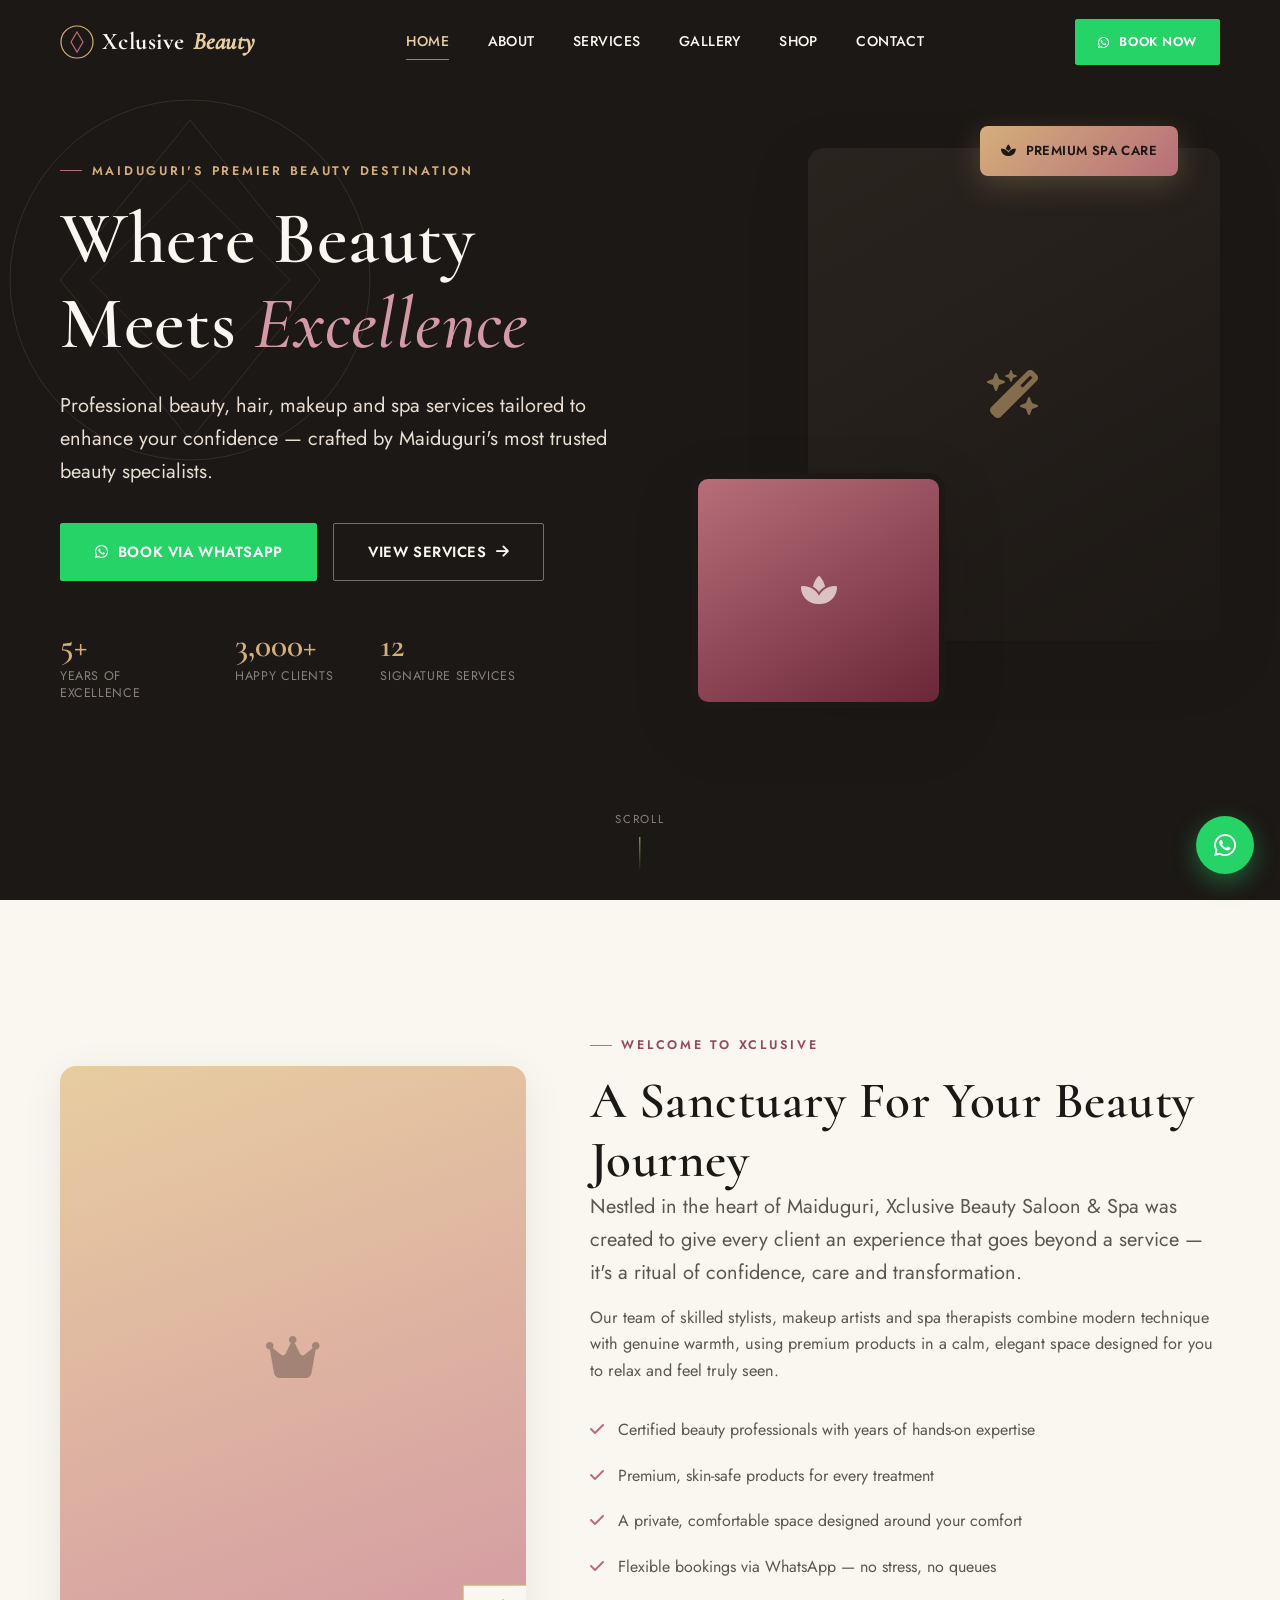
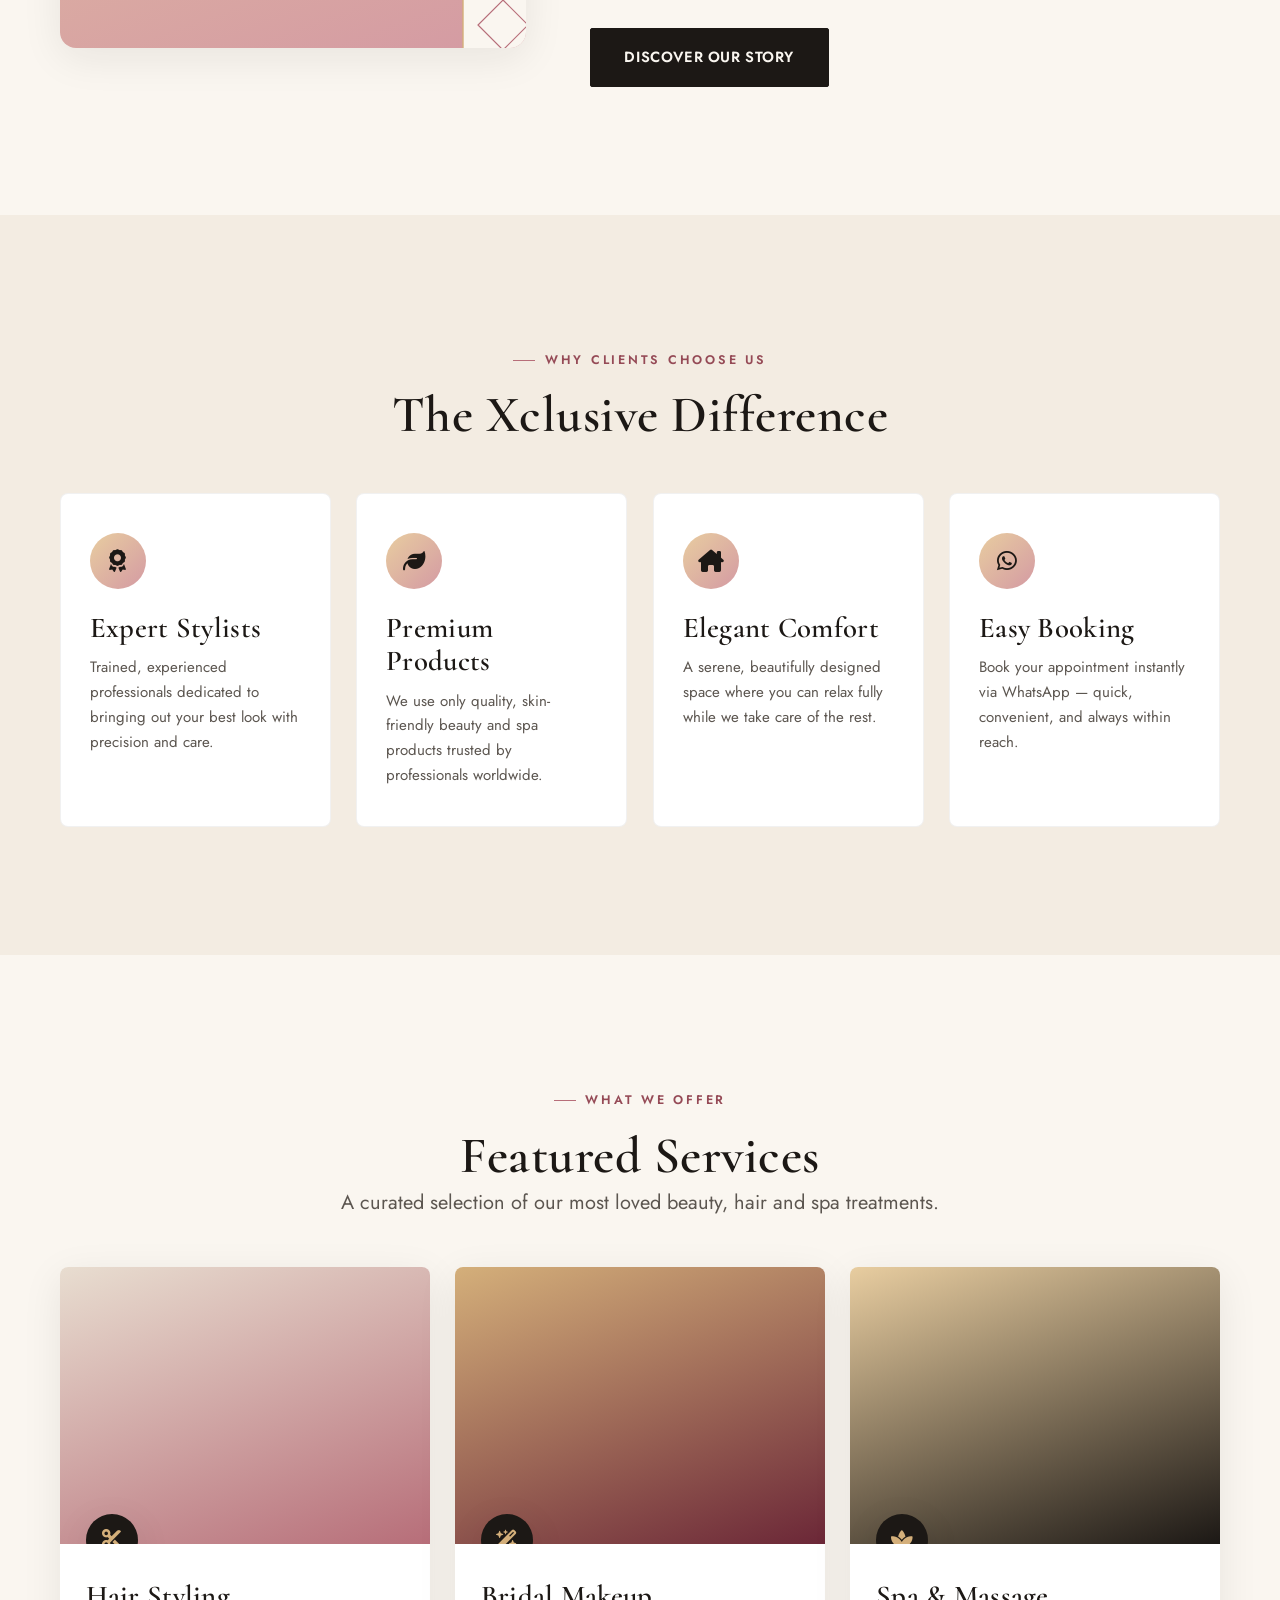
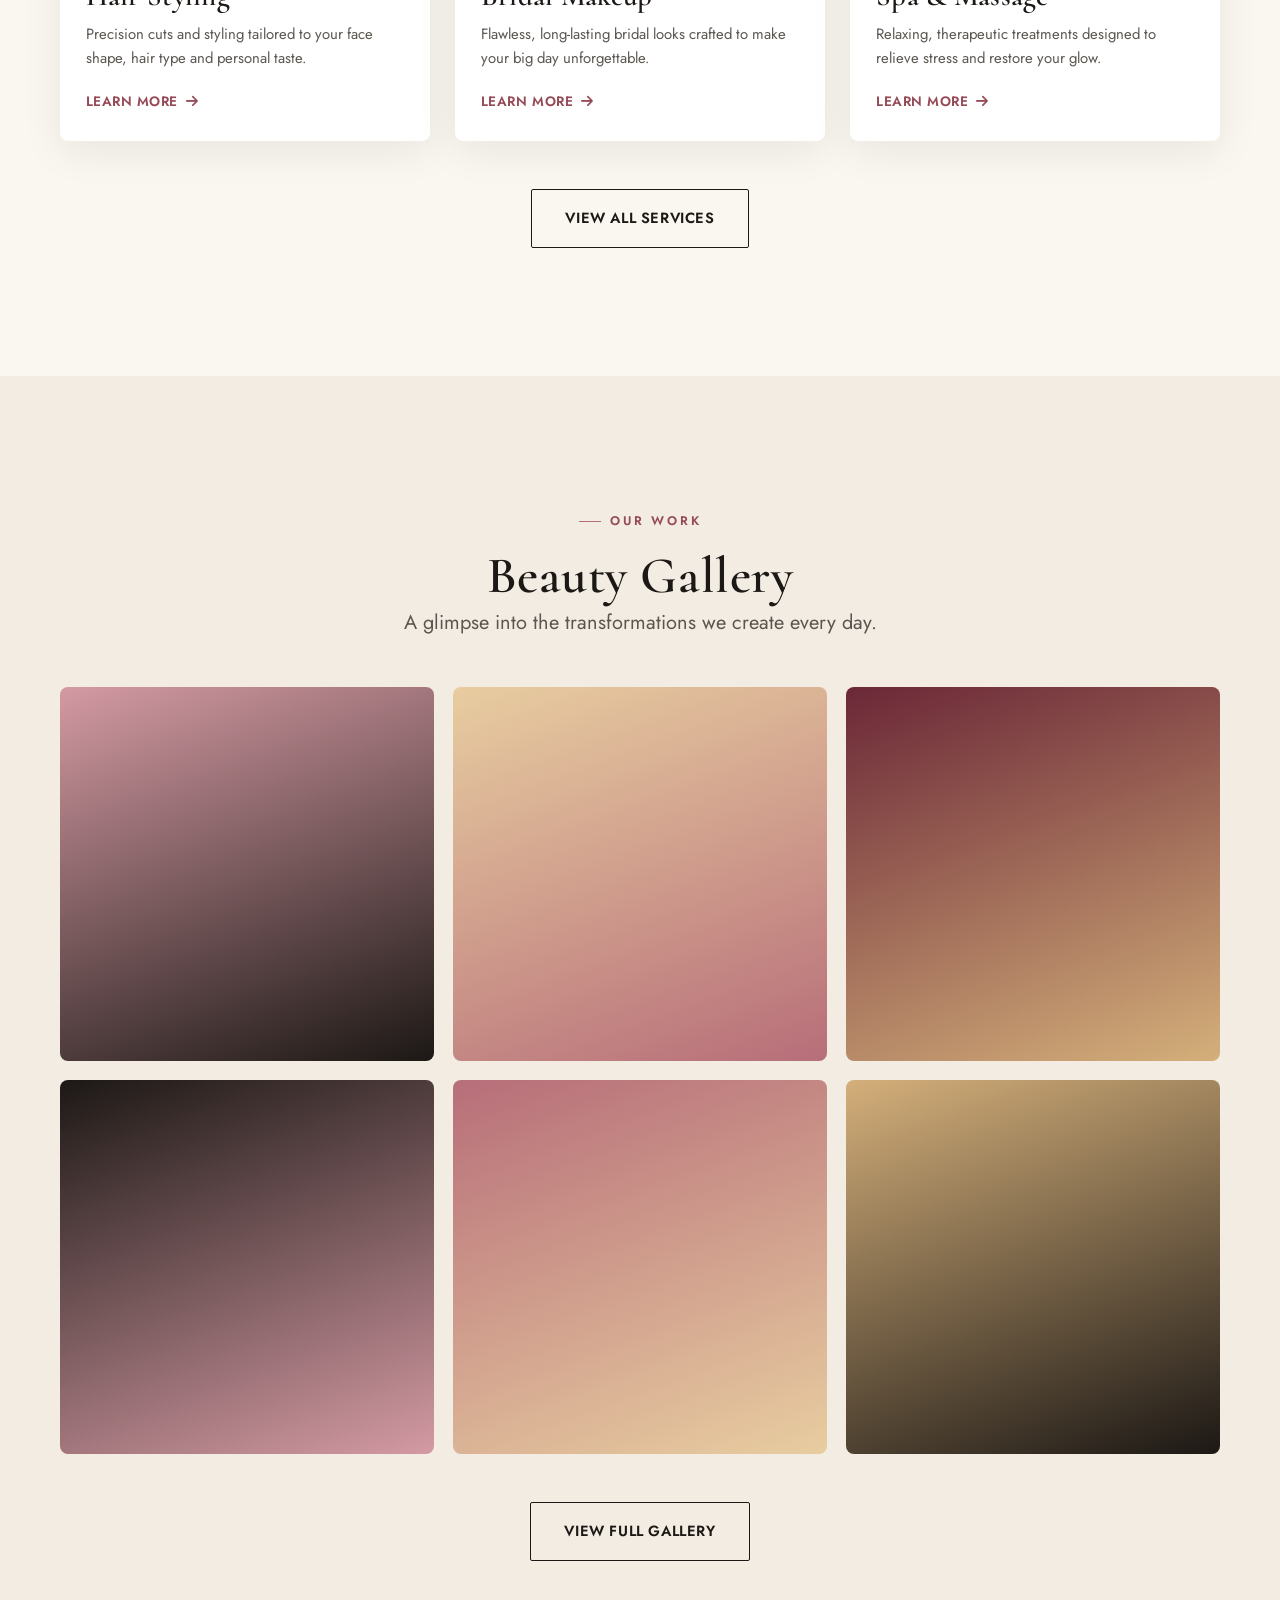
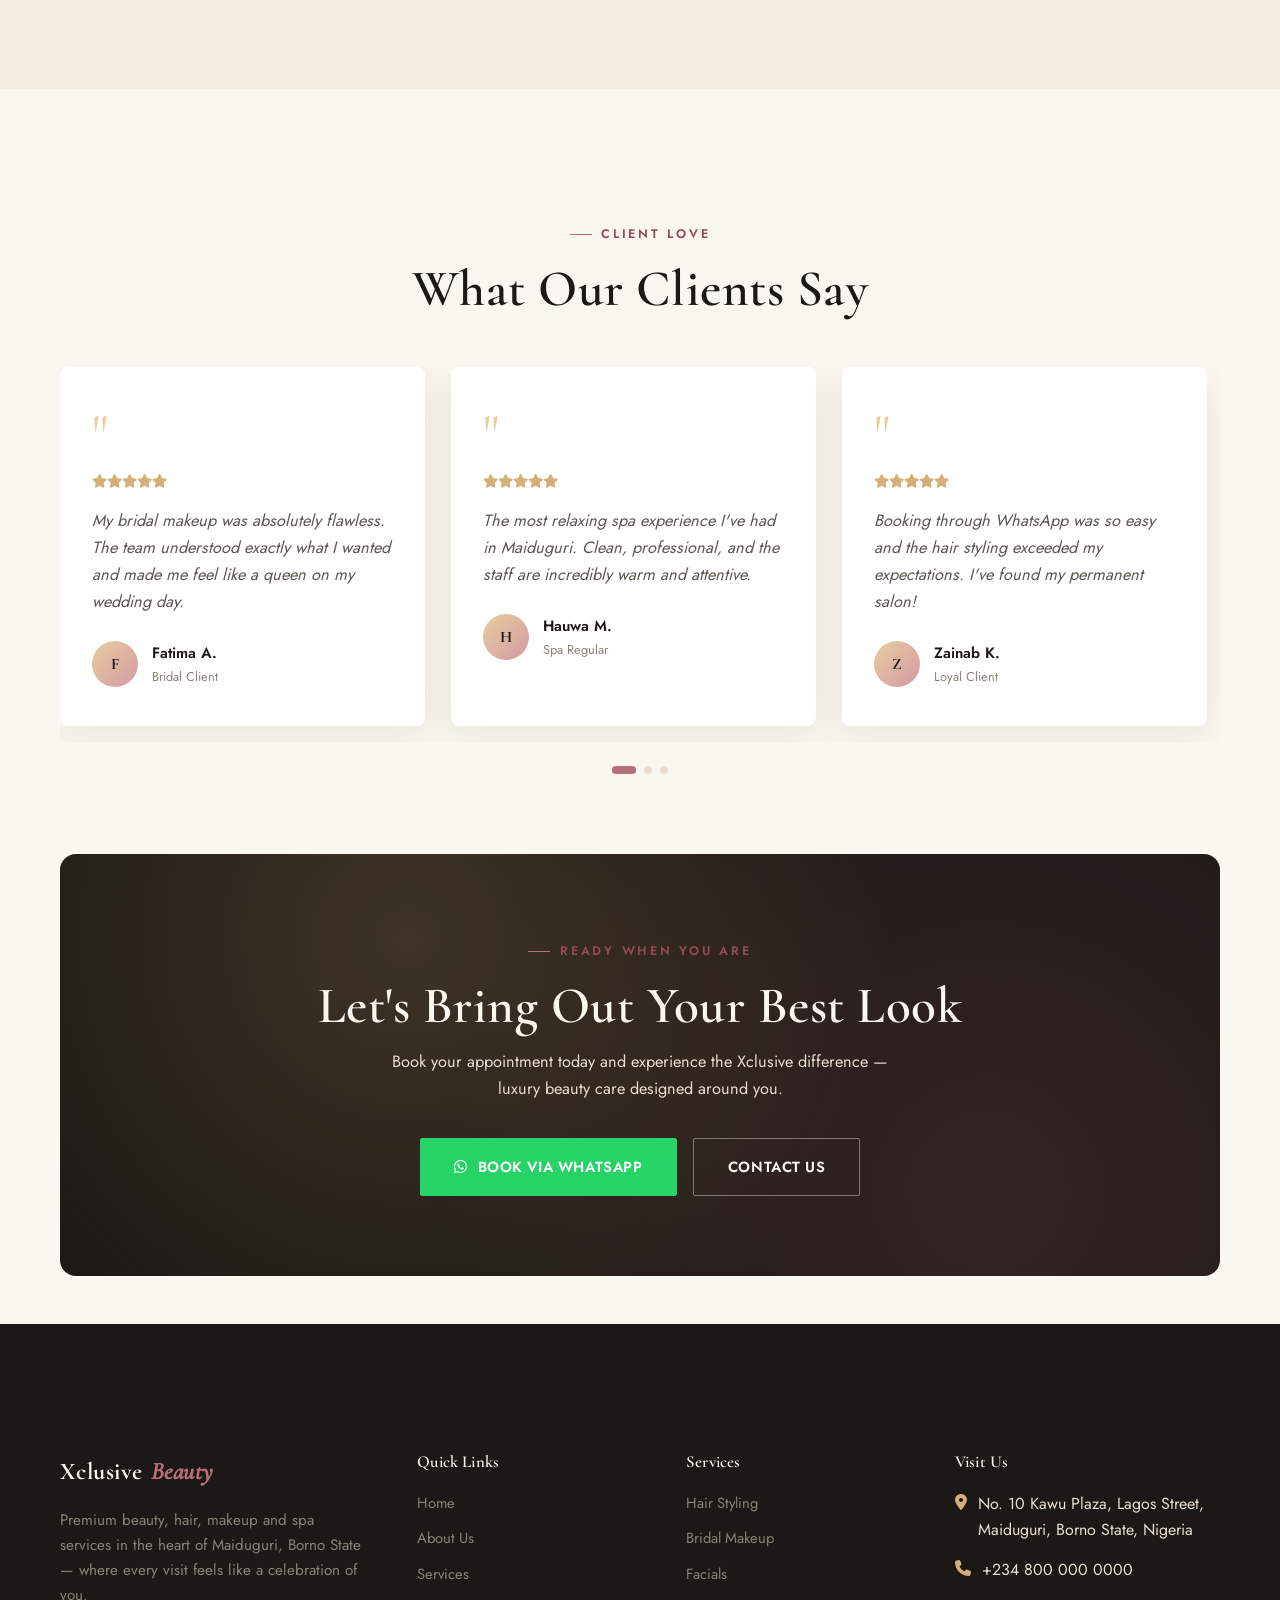
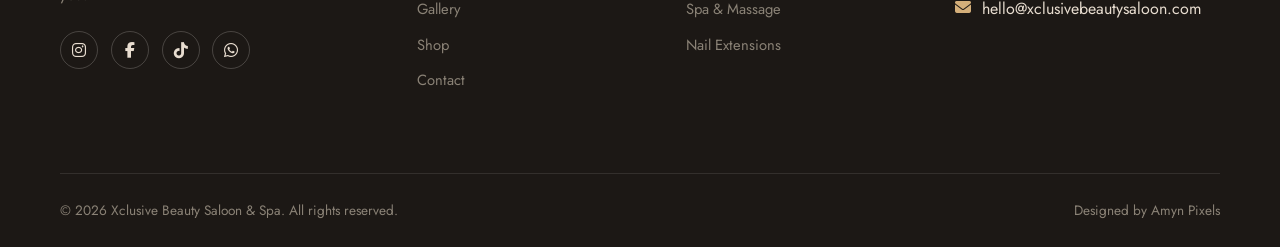
==== index.html @ 2d0c9a49 "Add files via upload" ====
<!DOCTYPE html>
<html lang="en" class="no-js">
<head>
  <meta charset="UTF-8">
  <meta name="viewport" content="width=device-width, initial-scale=1.0">
  <title>Xclusive Beauty Saloon & Spa | Best Beauty Salon in Maiduguri</title>
  <meta name="description" content="Xclusive Beauty Saloon & Spa in Maiduguri, Borno State offers premium hair styling, makeup, bridal beauty, facials, massage, nails and spa treatments. Book your appointment via WhatsApp today.">
  <meta name="keywords" content="Beauty Salon Maiduguri, Spa Maiduguri, Hair Salon Maiduguri, Makeup Artist Maiduguri, Best Salon in Maiduguri">
  <link rel="canonical" href="https://xclusivebeautysaloon.com/">

  <!-- Open Graph -->
  <meta property="og:type" content="website">
  <meta property="og:title" content="Xclusive Beauty Saloon & Spa | Where Beauty Meets Excellence">
  <meta property="og:description" content="Premium beauty, hair, makeup and spa services in Maiduguri, Borno State. Book via WhatsApp.">
  <meta property="og:url" content="https://xclusivebeautysaloon.com/">
  <meta property="og:image" content="https://xclusivebeautysaloon.com/assets/images/og-cover.jpg">
  <meta name="twitter:card" content="summary_large_image">

  <link rel="icon" type="image/png" href="assets/images/favicon.png">
  <link rel="stylesheet" href="assets/css/style.css">
  <link rel="stylesheet" href="assets/fontawesome/css/all.min.css">

  <script type="application/ld+json">
  {
    "@context": "https://schema.org",
    "@type": "BeautySalon",
    "name": "Xclusive Beauty Saloon & Spa",
    "image": "https://xclusivebeautysaloon.com/assets/images/og-cover.jpg",
    "address": {
      "@type": "PostalAddress",
      "streetAddress": "No. 10 Kawu Plaza, Lagos Street",
      "addressLocality": "Maiduguri",
      "addressRegion": "Borno State",
      "addressCountry": "NG"
    },
    "telephone": "+234-800-000-0000",
    "priceRange": "$$",
    "url": "https://xclusivebeautysaloon.com/"
  }
  </script>
<noscript><style>.reveal{opacity:1!important;transform:none!important;}.mobile-menu,.menu-backdrop,.nav-toggle{display:none!important;}.nav-menu{display:flex!important;}</style></noscript>
</head>
<body>
  <a href="#main" class="skip-link">Skip to main content</a>

  <!-- ===================== HEADER ===================== -->
  <header class="site-header" id="siteHeader">
    <div class="container nav-wrap">
      <a href="index.html" class="logo">
        <span class="logo-mark">
          <svg width="34" height="34" viewBox="0 0 34 34" fill="none">
            <circle cx="17" cy="17" r="16" stroke="#D4AF7A" stroke-width="1.2"/>
            <path d="M17 7 L23 17 L17 27 L11 17 Z" stroke="#B76E79" stroke-width="1.2" fill="none"/>
          </svg>
        </span>
        <span>Xclusive</span> <span class="accent">Beauty</span>
      </a>

      <nav class="nav-menu" aria-label="Primary">
        <a href="index.html">Home</a>
        <a href="about.html">About</a>
        <a href="services.html">Services</a>
        <a href="gallery.html">Gallery</a>
        <a href="shop.html">Shop</a>
        <a href="contact.html">Contact</a>
      </nav>

      <div class="nav-actions">
        <a href="#" class="btn btn-whatsapp btn-sm" data-wa-book="">
          <i class="fa-brands fa-whatsapp"></i> Book Now
        </a>
        <button class="nav-toggle" aria-label="Open menu" aria-expanded="false">
          <span></span><span></span><span></span>
        </button>
      </div>
    </div>
  </header>

  <div class="menu-backdrop"></div>
  <nav class="mobile-menu" aria-label="Mobile">
    <a href="index.html">Home</a>
    <a href="about.html">About</a>
    <a href="services.html">Services</a>
    <a href="gallery.html">Gallery</a>
    <a href="shop.html">Shop</a>
    <a href="contact.html">Contact</a>
    <div class="mobile-cta">
      <a href="#" class="btn btn-whatsapp btn-block" data-wa-book="">
        <i class="fa-brands fa-whatsapp"></i> Book Via WhatsApp
      </a>
    </div>
  </nav>

  <main id="main">
    <!-- ===================== HERO ===================== -->
    <section class="hero">
      <svg class="hero-deco" viewBox="0 0 380 380" fill="none">
        <circle cx="190" cy="190" r="180" stroke="#D4AF7A" stroke-width="0.6"/>
        <path d="M190 30 L320 190 L190 350 L60 190 Z" stroke="#D4AF7A" stroke-width="0.6"/>
        <path d="M190 90 L290 190 L190 290 L90 190 Z" stroke="#B76E79" stroke-width="0.6"/>
      </svg>

      <div class="container">
        <div class="hero-grid">
          <div class="hero-content">
            <span class="eyebrow">Maiduguri's Premier Beauty Destination</span>
            <h1>Where Beauty<br>Meets <em>Excellence</em></h1>
            <p class="lede">Professional beauty, hair, makeup and spa services tailored to enhance your confidence — crafted by Maiduguri's most trusted beauty specialists.</p>

            <div class="hero-actions">
              <a href="#" class="btn btn-whatsapp" data-wa-book="">
                <i class="fa-brands fa-whatsapp"></i> Book Via WhatsApp
              </a>
              <a href="services.html" class="btn btn-outline on-dark">
                View Services <i class="fa-solid fa-arrow-right"></i>
              </a>
            </div>

            <div class="hero-stats">
              <div class="hero-stat">
                <div class="num">5+</div>
                <div class="label">Years of Excellence</div>
              </div>
              <div class="hero-stat">
                <div class="num">3,000+</div>
                <div class="label">Happy Clients</div>
              </div>
              <div class="hero-stat">
                <div class="num">12</div>
                <div class="label">Signature Services</div>
              </div>
            </div>
          </div>

          <div class="hero-visual">
            <div class="hero-badge">
              <i class="fa-solid fa-spa"></i> Premium Spa Care
            </div>
            <div class="hero-frame main">
              <div style="width:100%;height:100%;background:linear-gradient(150deg,#2A241F,#1C1815);display:flex;align-items:center;justify-content:center;">
                <i class="fa-solid fa-wand-magic-sparkles" style="font-size:3rem;color:#D4AF7A;opacity:0.55;"></i>
              </div>
            </div>
            <div class="hero-frame float">
              <div style="width:100%;height:100%;background:linear-gradient(150deg,#B76E79,#6B2737);display:flex;align-items:center;justify-content:center;">
                <i class="fa-solid fa-spa" style="font-size:2rem;color:#FAF6F0;opacity:0.7;"></i>
              </div>
            </div>
          </div>
        </div>
      </div>

      <div class="scroll-cue"><span>Scroll</span><div class="line"></div></div>
    </section>

    <!-- ===================== WELCOME ===================== -->
    <section>
      <div class="container welcome-section">
        <div class="welcome-visual reveal">
          <div style="width:100%;height:100%;background:linear-gradient(160deg,#E8CDA0,#D49AA3);display:flex;align-items:center;justify-content:center;">
            <i class="fa-solid fa-crown" style="font-size:3rem;color:#1C1815;opacity:0.3;"></i>
          </div>
          <svg class="ornament-corner" viewBox="0 0 90 90" fill="none">
            <rect x="5" y="5" width="80" height="80" stroke="#D4AF7A" stroke-width="1.4" fill="#FAF6F0"/>
            <path d="M45 20 L70 45 L45 70 L20 45 Z" stroke="#B76E79" stroke-width="1.2"/>
          </svg>
        </div>

        <div class="welcome-content reveal reveal-delay-1">
          <span class="eyebrow">Welcome To Xclusive</span>
          <h2>A Sanctuary For Your Beauty Journey</h2>
          <p class="lede">Nestled in the heart of Maiduguri, Xclusive Beauty Saloon & Spa was created to give every client an experience that goes beyond a service — it's a ritual of confidence, care and transformation.</p>
          <p style="margin-top:1rem;">Our team of skilled stylists, makeup artists and spa therapists combine modern technique with genuine warmth, using premium products in a calm, elegant space designed for you to relax and feel truly seen.</p>

          <ul class="welcome-list">
            <li><i class="fa-solid fa-check"></i> Certified beauty professionals with years of hands-on expertise</li>
            <li><i class="fa-solid fa-check"></i> Premium, skin-safe products for every treatment</li>
            <li><i class="fa-solid fa-check"></i> A private, comfortable space designed around your comfort</li>
            <li><i class="fa-solid fa-check"></i> Flexible bookings via WhatsApp — no stress, no queues</li>
          </ul>

          <a href="about.html" class="btn btn-primary mt-lg">Discover Our Story</a>
        </div>
      </div>
    </section>

    <!-- ===================== WHY CHOOSE US ===================== -->
    <section class="bg-cream-dim">
      <div class="container">
        <div class="section-head center reveal">
          <span class="eyebrow" style="justify-content:center;">Why Clients Choose Us</span>
          <h2>The Xclusive Difference</h2>
        </div>

        <div class="why-grid">
          <div class="why-card reveal">
            <div class="why-icon"><i class="fa-solid fa-award"></i></div>
            <h3>Expert Stylists</h3>
            <p>Trained, experienced professionals dedicated to bringing out your best look with precision and care.</p>
          </div>
          <div class="why-card reveal reveal-delay-1">
            <div class="why-icon"><i class="fa-solid fa-leaf"></i></div>
            <h3>Premium Products</h3>
            <p>We use only quality, skin-friendly beauty and spa products trusted by professionals worldwide.</p>
          </div>
          <div class="why-card reveal reveal-delay-2">
            <div class="why-icon"><i class="fa-solid fa-house-chimney"></i></div>
            <h3>Elegant Comfort</h3>
            <p>A serene, beautifully designed space where you can relax fully while we take care of the rest.</p>
          </div>
          <div class="why-card reveal reveal-delay-3">
            <div class="why-icon"><i class="fa-brands fa-whatsapp"></i></div>
            <h3>Easy Booking</h3>
            <p>Book your appointment instantly via WhatsApp — quick, convenient, and always within reach.</p>
          </div>
        </div>
      </div>
    </section>

    <!-- ===================== FEATURED SERVICES ===================== -->
    <section>
      <div class="container">
        <div class="section-head center reveal">
          <span class="eyebrow" style="justify-content:center;">What We Offer</span>
          <h2>Featured Services</h2>
          <p class="lede" style="margin:0 auto;">A curated selection of our most loved beauty, hair and spa treatments.</p>
        </div>

        <div class="service-grid">
          <article class="service-card reveal">
            <div class="service-media">
              <div style="width:100%;height:100%;background:linear-gradient(160deg,#E8DDD0,#B76E79);"></div>
              <div class="service-icon-badge"><i class="fa-solid fa-scissors"></i></div>
            </div>
            <div class="service-body">
              <h3>Hair Styling</h3>
              <p>Precision cuts and styling tailored to your face shape, hair type and personal taste.</p>
              <a href="services.html#hair-styling" class="service-link">Learn More <i class="fa-solid fa-arrow-right"></i></a>
            </div>
          </article>

          <article class="service-card reveal reveal-delay-1">
            <div class="service-media">
              <div style="width:100%;height:100%;background:linear-gradient(160deg,#D4AF7A,#6B2737);"></div>
              <div class="service-icon-badge"><i class="fa-solid fa-wand-magic-sparkles"></i></div>
            </div>
            <div class="service-body">
              <h3>Bridal Makeup</h3>
              <p>Flawless, long-lasting bridal looks crafted to make your big day unforgettable.</p>
              <a href="services.html#bridal-makeup" class="service-link">Learn More <i class="fa-solid fa-arrow-right"></i></a>
            </div>
          </article>

          <article class="service-card reveal reveal-delay-2">
            <div class="service-media">
              <div style="width:100%;height:100%;background:linear-gradient(160deg,#E8CDA0,#1C1815);"></div>
              <div class="service-icon-badge"><i class="fa-solid fa-spa"></i></div>
            </div>
            <div class="service-body">
              <h3>Spa & Massage</h3>
              <p>Relaxing, therapeutic treatments designed to relieve stress and restore your glow.</p>
              <a href="services.html#spa-massage" class="service-link">Learn More <i class="fa-solid fa-arrow-right"></i></a>
            </div>
          </article>
        </div>

        <div class="text-center mt-lg">
          <a href="services.html" class="btn btn-outline">View All Services</a>
        </div>
      </div>
    </section>

    <!-- ===================== GALLERY PREVIEW ===================== -->
    <section class="bg-cream-dim">
      <div class="container">
        <div class="section-head center reveal">
          <span class="eyebrow" style="justify-content:center;">Our Work</span>
          <h2>Beauty Gallery</h2>
          <p class="lede" style="margin:0 auto;">A glimpse into the transformations we create every day.</p>
        </div>

        <div class="gallery-grid reveal">
          <div class="gallery-item">
            <div style="width:100%;height:100%;background:linear-gradient(160deg,#D49AA3,#1C1815);"></div>
            <div class="gallery-overlay"><span class="cat">Hairstyles</span><span class="ttl">Soft Curls</span></div>
          </div>
          <div class="gallery-item">
            <div style="width:100%;height:100%;background:linear-gradient(160deg,#E8CDA0,#B76E79);"></div>
            <div class="gallery-overlay"><span class="cat">Makeup</span><span class="ttl">Glam Glow</span></div>
          </div>
          <div class="gallery-item">
            <div style="width:100%;height:100%;background:linear-gradient(160deg,#6B2737,#D4AF7A);"></div>
            <div class="gallery-overlay"><span class="cat">Bridal</span><span class="ttl">Bridal Elegance</span></div>
          </div>
          <div class="gallery-item">
            <div style="width:100%;height:100%;background:linear-gradient(160deg,#1C1815,#D49AA3);"></div>
            <div class="gallery-overlay"><span class="cat">Nails</span><span class="ttl">Rose Tips</span></div>
          </div>
          <div class="gallery-item">
            <div style="width:100%;height:100%;background:linear-gradient(160deg,#B76E79,#E8CDA0);"></div>
            <div class="gallery-overlay"><span class="cat">Spa</span><span class="ttl">Calm Ritual</span></div>
          </div>
          <div class="gallery-item">
            <div style="width:100%;height:100%;background:linear-gradient(160deg,#D4AF7A,#1C1815);"></div>
            <div class="gallery-overlay"><span class="cat">Hairstyles</span><span class="ttl">Sleek Waves</span></div>
          </div>
        </div>

        <div class="text-center mt-lg">
          <a href="gallery.html" class="btn btn-outline">View Full Gallery</a>
        </div>
      </div>
    </section>

    <!-- ===================== TESTIMONIALS ===================== -->
    <section style="padding-bottom: 2rem;">
      <div class="container">
        <div class="section-head center reveal">
          <span class="eyebrow" style="justify-content:center;">Client Love</span>
          <h2>What Our Clients Say</h2>
        </div>

        <div class="testimonial-track reveal">
          <div class="testimonial-card">
            <div class="quote-mark">"</div>
            <div class="stars"><i class="fa-solid fa-star"></i><i class="fa-solid fa-star"></i><i class="fa-solid fa-star"></i><i class="fa-solid fa-star"></i><i class="fa-solid fa-star"></i></div>
            <p class="quote-text">My bridal makeup was absolutely flawless. The team understood exactly what I wanted and made me feel like a queen on my wedding day.</p>
            <div class="testimonial-author">
              <div class="avatar">F</div>
              <div>
                <div class="name">Fatima A.</div>
                <div class="role">Bridal Client</div>
              </div>
            </div>
          </div>

          <div class="testimonial-card">
            <div class="quote-mark">"</div>
            <div class="stars"><i class="fa-solid fa-star"></i><i class="fa-solid fa-star"></i><i class="fa-solid fa-star"></i><i class="fa-solid fa-star"></i><i class="fa-solid fa-star"></i></div>
            <p class="quote-text">The most relaxing spa experience I've had in Maiduguri. Clean, professional, and the staff are incredibly warm and attentive.</p>
            <div class="testimonial-author">
              <div class="avatar">H</div>
              <div>
                <div class="name">Hauwa M.</div>
                <div class="role">Spa Regular</div>
              </div>
            </div>
          </div>

          <div class="testimonial-card">
            <div class="quote-mark">"</div>
            <div class="stars"><i class="fa-solid fa-star"></i><i class="fa-solid fa-star"></i><i class="fa-solid fa-star"></i><i class="fa-solid fa-star"></i><i class="fa-solid fa-star"></i></div>
            <p class="quote-text">Booking through WhatsApp was so easy and the hair styling exceeded my expectations. I've found my permanent salon!</p>
            <div class="testimonial-author">
              <div class="avatar">Z</div>
              <div>
                <div class="name">Zainab K.</div>
                <div class="role">Loyal Client</div>
              </div>
            </div>
          </div>
        </div>

        <div class="track-dots"></div>
      </div>
    </section>

    <!-- ===================== CTA ===================== -->
    <section class="section-cta">
      <div class="container">
        <div class="cta-band reveal">
          <span class="eyebrow" style="justify-content:center;">Ready When You Are</span>
          <h2>Let's Bring Out Your Best Look</h2>
          <p>Book your appointment today and experience the Xclusive difference — luxury beauty care designed around you.</p>
          <div class="cta-actions">
            <a href="#" class="btn btn-whatsapp" data-wa-book="">
              <i class="fa-brands fa-whatsapp"></i> Book Via WhatsApp
            </a>
            <a href="contact.html" class="btn btn-outline on-dark">Contact Us</a>
          </div>
        </div>
      </div>
    </section>
  </main>

  <!-- ===================== FOOTER ===================== -->
  <footer class="site-footer">
    <div class="container">
      <div class="footer-grid">
        <div class="footer-brand">
          <a href="index.html" class="logo"><span>Xclusive</span> <span class="accent">Beauty</span></a>
          <p>Premium beauty, hair, makeup and spa services in the heart of Maiduguri, Borno State — where every visit feels like a celebration of you.</p>
          <div class="social-row">
            <a href="#" aria-label="Instagram"><i class="fa-brands fa-instagram"></i></a>
            <a href="#" aria-label="Facebook"><i class="fa-brands fa-facebook-f"></i></a>
            <a href="#" aria-label="TikTok"><i class="fa-brands fa-tiktok"></i></a>
            <a href="#" data-wa-general aria-label="WhatsApp"><i class="fa-brands fa-whatsapp"></i></a>
          </div>
        </div>

        <div class="footer-col">
          <h4>Quick Links</h4>
          <ul>
            <li><a href="index.html">Home</a></li>
            <li><a href="about.html">About Us</a></li>
            <li><a href="services.html">Services</a></li>
            <li><a href="gallery.html">Gallery</a></li>
            <li><a href="shop.html">Shop</a></li>
            <li><a href="contact.html">Contact</a></li>
          </ul>
        </div>

        <div class="footer-col">
          <h4>Services</h4>
          <ul>
            <li><a href="services.html#hair-styling">Hair Styling</a></li>
            <li><a href="services.html#bridal-makeup">Bridal Makeup</a></li>
            <li><a href="services.html#facials">Facials</a></li>
            <li><a href="services.html#spa-massage">Spa & Massage</a></li>
            <li><a href="services.html#nail-extensions">Nail Extensions</a></li>
          </ul>
        </div>

        <div class="footer-col">
          <h4>Visit Us</h4>
          <div class="contact-item">
            <i class="fa-solid fa-location-dot"></i>
            <span>No. 10 Kawu Plaza, Lagos Street, Maiduguri, Borno State, Nigeria</span>
          </div>
          <div class="contact-item" style="margin-top:0.8rem;">
            <i class="fa-solid fa-phone"></i>
            <span>+234 800 000 0000</span>
          </div>
          <div class="contact-item" style="margin-top:0.8rem;">
            <i class="fa-solid fa-envelope"></i>
            <span>hello@xclusivebeautysaloon.com</span>
          </div>
        </div>
      </div>

      <div class="footer-bottom">
        <span>&copy; <span data-year></span> Xclusive Beauty Saloon & Spa. All rights reserved.</span>
        <span>Designed by Amyn Pixels</span>
      </div>
    </div>
  </footer>

  <a href="#" class="wa-float" data-wa-general aria-label="Chat with us on WhatsApp">
    <i class="fa-brands fa-whatsapp"></i>
  </a>

  <script src="assets/js/script.js"></script>
</body>
</html>
---- assets/css/style.css ----
/* ==========================================================================
   XCLUSIVE BEAUTY SALOON & SPA — Design System
   Maiduguri, Borno State, Nigeria
   ========================================================================== */

/* -------------------- Fonts (self-hosted) -------------------- */
@font-face {
  font-family: 'Cormorant';
  font-style: normal;
  font-weight: 400;
  font-display: swap;
  src: url('../fonts/cormorant-latin-400-normal.woff2') format('woff2');
}
@font-face {
  font-family: 'Cormorant';
  font-style: normal;
  font-weight: 500;
  font-display: swap;
  src: url('../fonts/cormorant-latin-500-normal.woff2') format('woff2');
}
@font-face {
  font-family: 'Cormorant';
  font-style: italic;
  font-weight: 500;
  font-display: swap;
  src: url('../fonts/cormorant-latin-500-italic.woff2') format('woff2');
}
@font-face {
  font-family: 'Cormorant';
  font-style: normal;
  font-weight: 600;
  font-display: swap;
  src: url('../fonts/cormorant-latin-600-normal.woff2') format('woff2');
}
@font-face {
  font-family: 'Cormorant';
  font-style: normal;
  font-weight: 700;
  font-display: swap;
  src: url('../fonts/cormorant-latin-700-normal.woff2') format('woff2');
}
@font-face {
  font-family: 'Jost';
  font-style: normal;
  font-weight: 300;
  font-display: swap;
  src: url('../fonts/jost-latin-300-normal.woff2') format('woff2');
}
@font-face {
  font-family: 'Jost';
  font-style: normal;
  font-weight: 400;
  font-display: swap;
  src: url('../fonts/jost-latin-400-normal.woff2') format('woff2');
}
@font-face {
  font-family: 'Jost';
  font-style: normal;
  font-weight: 500;
  font-display: swap;
  src: url('../fonts/jost-latin-500-normal.woff2') format('woff2');
}
@font-face {
  font-family: 'Jost';
  font-style: normal;
  font-weight: 600;
  font-display: swap;
  src: url('../fonts/jost-latin-600-normal.woff2') format('woff2');
}
@font-face {
  font-family: 'Jost';
  font-style: normal;
  font-weight: 700;
  font-display: swap;
  src: url('../fonts/jost-latin-700-normal.woff2') format('woff2');
}

/* -------------------- Design Tokens -------------------- */
:root {
  /* Color Palette */
  --charcoal: #1C1815;
  --charcoal-soft: #2A241F;
  --rose-gold: #B76E79;
  --rose-gold-light: #D49AA3;
  --rose-gold-text: #954A56; /* AA-compliant variant for small text on light backgrounds */
  --soft-gold: #D4AF7A;
  --soft-gold-light: #E8CDA0;
  --cream: #FAF6F0;
  --cream-dim: #F3ECE2;
  --beige: #E8DDD0;
  --wine: #6B2737;
  --white: #FFFFFF;

  --ink: #1C1815;
  --ink-soft: #5C5650;
  --ink-faint: #8A8276;

  /* Typography */
  --font-display: 'Cormorant', serif;
  --font-body: 'Jost', sans-serif;

  /* Spacing scale */
  --space-xs: 0.5rem;
  --space-sm: 1rem;
  --space-md: 1.75rem;
  --space-lg: 3rem;
  --space-xl: 5rem;
  --space-2xl: 8rem;

  /* Radius */
  --radius-sm: 4px;
  --radius-md: 8px;
  --radius-lg: 16px;

  /* Shadow */
  --shadow-soft: 0 10px 40px rgba(28, 24, 21, 0.08);
  --shadow-deep: 0 20px 60px rgba(28, 24, 21, 0.18);
  --shadow-gold: 0 8px 30px rgba(212, 175, 122, 0.25);

  /* Transitions */
  --ease: cubic-bezier(0.4, 0, 0.2, 1);
  --t-fast: 0.25s var(--ease);
  --t-med: 0.45s var(--ease);
  --t-slow: 0.7s var(--ease);

  --container: 1240px;
  --header-h: 84px;
}

/* -------------------- Reset -------------------- */
* { margin: 0; padding: 0; box-sizing: border-box; }

html {
  scroll-behavior: smooth;
  -webkit-text-size-adjust: 100%;
}

@media (prefers-reduced-motion: reduce) {
  html { scroll-behavior: auto; }
  *, *::before, *::after {
    animation-duration: 0.01ms !important;
    animation-iteration-count: 1 !important;
    transition-duration: 0.01ms !important;
    scroll-behavior: auto !important;
  }
}

body {
  font-family: var(--font-body);
  background: var(--cream);
  color: var(--ink);
  line-height: 1.65;
  font-weight: 400;
  -webkit-font-smoothing: antialiased;
  overflow-x: hidden;
}

img { max-width: 100%; display: block; }
a { color: inherit; text-decoration: none; }
ul { list-style: none; }
button { font-family: inherit; cursor: pointer; border: none; background: none; }
input, textarea { font-family: inherit; }

:focus-visible {
  outline: 2px solid var(--rose-gold);
  outline-offset: 3px;
}

.container {
  width: 100%;
  max-width: var(--container);
  margin: 0 auto;
  padding: 0 1.5rem;
}

@media (min-width: 768px) {
  .container { padding: 0 2.5rem; }
}

/* -------------------- Typography -------------------- */
h1, h2, h3, h4, .font-display {
  font-family: var(--font-display);
  font-weight: 600;
  line-height: 1.15;
  color: var(--charcoal);
  letter-spacing: 0.01em;
}

h1 { font-size: clamp(2.6rem, 7vw, 4.6rem); font-weight: 600; }
h2 { font-size: clamp(2.1rem, 5vw, 3.2rem); }
h3 { font-size: clamp(1.4rem, 3vw, 1.8rem); }

.eyebrow {
  font-family: var(--font-body);
  font-size: 0.78rem;
  letter-spacing: 0.22em;
  text-transform: uppercase;
  color: var(--rose-gold-text);
  font-weight: 600;
  display: inline-flex;
  align-items: center;
  gap: 0.6rem;
  margin-bottom: var(--space-sm);
}

.eyebrow::before {
  content: '';
  width: 22px;
  height: 1px;
  background: var(--rose-gold);
  display: inline-block;
}

p { color: var(--ink-soft); font-size: 1.02rem; }

.lede {
  font-size: clamp(1.05rem, 2vw, 1.25rem);
  color: var(--ink-soft);
  max-width: 620px;
}

/* -------------------- Ornament: signature motif --------------------
   A linear geometric motif referencing Islamic star-pattern lattices,
   rendered minimally as section dividers and accents. */
.motif-divider {
  width: 100%;
  height: 28px;
  display: flex;
  justify-content: center;
  align-items: center;
  margin: var(--space-lg) 0;
}

.motif-divider svg { height: 100%; opacity: 0.55; }

.motif-rule {
  display: flex;
  align-items: center;
  gap: 0.8rem;
}

.motif-rule .line {
  height: 1px;
  width: 40px;
  background: linear-gradient(90deg, transparent, var(--soft-gold));
}

.motif-rule .line.right {
  background: linear-gradient(90deg, var(--soft-gold), transparent);
}

.motif-diamond {
  width: 8px;
  height: 8px;
  border: 1.5px solid var(--soft-gold);
  transform: rotate(45deg);
}

/* -------------------- Buttons -------------------- */
.btn {
  display: inline-flex;
  align-items: center;
  justify-content: center;
  gap: 0.6rem;
  padding: 1rem 2.1rem;
  font-family: var(--font-body);
  font-size: 0.92rem;
  font-weight: 600;
  letter-spacing: 0.04em;
  text-transform: uppercase;
  border-radius: 2px;
  transition: all var(--t-fast);
  white-space: nowrap;
  position: relative;
}

.btn-primary {
  background: var(--charcoal);
  color: var(--cream);
  border: 1px solid var(--charcoal);
}

.btn-primary:hover {
  background: var(--wine);
  border-color: var(--wine);
  transform: translateY(-2px);
  box-shadow: var(--shadow-deep);
}

.btn-gold {
  background: linear-gradient(135deg, var(--soft-gold), var(--rose-gold));
  color: var(--charcoal);
  border: 1px solid transparent;
}

.btn-gold:hover {
  transform: translateY(-2px);
  box-shadow: var(--shadow-gold);
}

.btn-outline {
  background: transparent;
  color: var(--charcoal);
  border: 1px solid var(--charcoal);
}

.btn-outline:hover {
  background: var(--charcoal);
  color: var(--cream);
}

.btn-outline.on-dark {
  color: var(--cream);
  border-color: rgba(250, 246, 240, 0.4);
}

.btn-outline.on-dark:hover {
  background: var(--cream);
  color: var(--charcoal);
}

.btn-whatsapp {
  background: #25D366;
  color: var(--white);
  border: 1px solid #25D366;
}

.btn-whatsapp:hover {
  background: #1ebe59;
  transform: translateY(-2px);
  box-shadow: 0 10px 30px rgba(37, 211, 102, 0.35);
}

.btn-sm { padding: 0.7rem 1.4rem; font-size: 0.8rem; }
.btn-block { width: 100%; }

/* -------------------- Header / Navigation -------------------- */
.site-header {
  position: fixed;
  top: 0;
  left: 0;
  width: 100%;
  z-index: 1000;
  height: var(--header-h);
  display: flex;
  align-items: center;
  background: rgba(250, 246, 240, 0.0);
  transition: all var(--t-med);
}

.site-header .logo,
.site-header .nav-menu a {
  color: var(--cream);
  transition: color var(--t-med);
}

.site-header .logo .accent {
  color: var(--soft-gold-light);
}

.site-header .nav-toggle span {
  background: var(--cream);
}

.site-header.is-scrolled {
  background: rgba(250, 246, 240, 0.96);
  backdrop-filter: blur(10px);
  box-shadow: 0 1px 0 rgba(28,24,21,0.06);
  height: 72px;
}

.site-header.is-scrolled .logo,
.site-header.is-scrolled .nav-menu a {
  color: var(--charcoal);
}

.site-header.is-scrolled .logo .accent {
  color: var(--rose-gold-text);
}

.site-header.is-scrolled .nav-toggle span {
  background: var(--charcoal);
}

.nav-wrap {
  width: 100%;
  display: flex;
  align-items: center;
  justify-content: space-between;
}

.logo {
  font-family: var(--font-display);
  font-size: 1.5rem;
  font-weight: 700;
  letter-spacing: 0.02em;
  display: flex;
  align-items: center;
  gap: 0.5rem;
}

.logo .logo-mark {
  width: 34px;
  height: 34px;
  display: inline-flex;
  align-items: center;
  justify-content: center;
}

.logo span.accent { color: var(--rose-gold); font-style: italic; }

.nav-menu {
  display: none;
  align-items: center;
  gap: 2.4rem;
}

.nav-menu a {
  font-size: 0.88rem;
  font-weight: 500;
  letter-spacing: 0.03em;
  text-transform: uppercase;
  position: relative;
  padding: 0.4rem 0;
  transition: color var(--t-fast);
}

.nav-menu a::after {
  content: '';
  position: absolute;
  bottom: 0;
  left: 0;
  width: 0;
  height: 1px;
  background: var(--rose-gold);
  transition: width var(--t-fast);
}

.nav-menu a:hover::after,
.nav-menu a.active::after {
  width: 100%;
}

.nav-menu a.active { color: var(--soft-gold-light); }
.site-header.is-scrolled .nav-menu a.active { color: var(--rose-gold-text); }

.nav-actions { display: flex; align-items: center; gap: 1rem; }

.nav-actions .btn { display: none; }

.nav-toggle {
  display: flex;
  flex-direction: column;
  justify-content: center;
  gap: 5px;
  width: 30px;
  height: 30px;
  z-index: 1001;
}

.nav-toggle span {
  width: 100%;
  height: 1.5px;
  background: var(--charcoal);
  transition: all var(--t-fast);
}

.nav-toggle.is-active span:nth-child(1) { transform: translateY(6.5px) rotate(45deg); }
.nav-toggle.is-active span:nth-child(2) { opacity: 0; }
.nav-toggle.is-active span:nth-child(3) { transform: translateY(-6.5px) rotate(-45deg); }

.mobile-menu {
  position: fixed;
  top: 0;
  right: 0;
  width: 100%;
  max-width: 380px;
  height: 100vh;
  background: var(--charcoal);
  z-index: 999;
  transform: translateX(100%);
  transition: transform var(--t-med);
  display: flex;
  flex-direction: column;
  padding: calc(var(--header-h) + 1rem) 2.2rem 2rem;
}

.mobile-menu.is-open { transform: translateX(0); }

.mobile-menu a {
  font-family: var(--font-display);
  font-size: 1.7rem;
  color: var(--cream);
  padding: 0.7rem 0;
  border-bottom: 1px solid rgba(250,246,240,0.08);
}

.mobile-menu .mobile-cta {
  margin-top: var(--space-lg);
  display: flex;
  flex-direction: column;
  gap: 0.9rem;
}

.menu-backdrop {
  position: fixed;
  inset: 0;
  background: rgba(28,24,21,0.5);
  z-index: 998;
  opacity: 0;
  visibility: hidden;
  transition: opacity var(--t-med);
}

.menu-backdrop.is-open { opacity: 1; visibility: visible; }

@media (min-width: 1000px) {
  .nav-menu { display: flex; }
  .nav-actions .btn { display: inline-flex; }
  .nav-toggle, .mobile-menu, .menu-backdrop { display: none; }
}

/* -------------------- Page Hero (sub-pages) -------------------- */
.page-hero {
  padding: calc(var(--header-h) + 4rem) 0 4rem;
  background: var(--charcoal);
  position: relative;
  overflow: hidden;
}

.page-hero::before {
  content: '';
  position: absolute;
  top: -50%;
  right: -10%;
  width: 600px;
  height: 600px;
  background: radial-gradient(circle, rgba(212,175,122,0.12), transparent 70%);
}

.page-hero .container { position: relative; z-index: 2; }
.page-hero .eyebrow { color: var(--soft-gold); }
.page-hero h1 { color: var(--cream); }
.page-hero p { color: var(--beige); }

.breadcrumb {
  display: flex;
  gap: 0.5rem;
  font-size: 0.82rem;
  color: var(--ink-faint);
  margin-top: 1rem;
}

.page-hero .breadcrumb { color: rgba(250,246,240,0.55); }
.page-hero .breadcrumb a:hover { color: var(--soft-gold); }

/* -------------------- Sections -------------------- */
section { padding: var(--space-2xl) 0; position: relative; }

.section-head {
  max-width: 680px;
  margin-bottom: var(--space-lg);
}

.section-head.center { margin-left: auto; margin-right: auto; text-align: center; }

.bg-dark { background: var(--charcoal); color: var(--cream); }
.bg-dark h2, .bg-dark h3 { color: var(--cream); }
.bg-dark p { color: var(--beige); }
.bg-dark .eyebrow { color: var(--soft-gold); }

.bg-beige { background: var(--beige); }
.bg-cream-dim { background: var(--cream-dim); }

/* -------------------- Scroll Reveal -------------------- */
.reveal {
  opacity: 0;
  transform: translateY(28px);
  transition: opacity 0.8s var(--ease), transform 0.8s var(--ease);
}

.reveal.is-visible {
  opacity: 1;
  transform: translateY(0);
}

.reveal-delay-1 { transition-delay: 0.1s; }
.reveal-delay-2 { transition-delay: 0.2s; }
.reveal-delay-3 { transition-delay: 0.3s; }
.reveal-delay-4 { transition-delay: 0.4s; }

/* If JavaScript fails to load, ensure content is still visible */
.no-js .reveal {
  opacity: 1;
  transform: none;
}

/* -------------------- Footer -------------------- */
.site-footer {
  background: var(--charcoal);
  color: var(--beige);
  padding: var(--space-2xl) 0 0;
}

.footer-grid {
  display: grid;
  gap: var(--space-lg);
  grid-template-columns: 1fr;
  padding-bottom: var(--space-xl);
  border-bottom: 1px solid rgba(250,246,240,0.1);
}

@media (min-width: 768px) {
  .footer-grid { grid-template-columns: 1.4fr 1fr 1fr 1.2fr; }
}

.footer-brand .logo { color: var(--cream); }
.footer-brand p { margin-top: 1rem; max-width: 320px; color: var(--ink-faint); font-size: 0.95rem; }

.footer-col h4 {
  color: var(--cream);
  font-size: 1.05rem;
  margin-bottom: 1.2rem;
  font-family: var(--font-display);
}

.footer-col ul { display: flex; flex-direction: column; gap: 0.7rem; }
.footer-col a, .footer-col li {
  color: var(--ink-faint);
  font-size: 0.92rem;
  transition: color var(--t-fast);
}
.footer-col a:hover { color: var(--soft-gold); }

.footer-col .contact-item {
  display: flex;
  gap: 0.7rem;
  align-items: flex-start;
}

.footer-col .contact-item i { color: var(--soft-gold); margin-top: 3px; width: 16px; }

.social-row { display: flex; gap: 0.8rem; margin-top: 1.4rem; }

.social-row a {
  width: 38px;
  height: 38px;
  border-radius: 50%;
  border: 1px solid rgba(250,246,240,0.2);
  display: flex;
  align-items: center;
  justify-content: center;
  transition: all var(--t-fast);
}

.social-row a:hover {
  background: var(--rose-gold);
  border-color: var(--rose-gold);
  transform: translateY(-3px);
}

.footer-bottom {
  padding: 1.6rem 0;
  display: flex;
  flex-direction: column;
  gap: 0.6rem;
  align-items: center;
  text-align: center;
  font-size: 0.85rem;
  color: var(--ink-faint);
}

@media (min-width: 768px) {
  .footer-bottom { flex-direction: row; justify-content: space-between; }
}

/* -------------------- WhatsApp Floating Button -------------------- */
.wa-float {
  position: fixed;
  bottom: 1.6rem;
  right: 1.6rem;
  width: 58px;
  height: 58px;
  background: #25D366;
  border-radius: 50%;
  display: flex;
  align-items: center;
  justify-content: center;
  color: #fff;
  font-size: 1.6rem;
  box-shadow: 0 8px 24px rgba(37,211,102,0.4);
  z-index: 900;
  transition: transform var(--t-fast);
  animation: wa-pulse 2.6s infinite;
}

.wa-float:hover { transform: scale(1.08); }

@keyframes wa-pulse {
  0% { box-shadow: 0 8px 24px rgba(37,211,102,0.4), 0 0 0 0 rgba(37,211,102,0.5); }
  70% { box-shadow: 0 8px 24px rgba(37,211,102,0.4), 0 0 0 14px rgba(37,211,102,0); }
  100% { box-shadow: 0 8px 24px rgba(37,211,102,0.4), 0 0 0 0 rgba(37,211,102,0); }
}

/* -------------------- Utility -------------------- */
.text-center { text-align: center; }
.mt-lg { margin-top: var(--space-lg); }
.mb-lg { margin-bottom: var(--space-lg); }
.flex-row { display: flex; align-items: center; }
.gap-sm { gap: 0.8rem; }
.gap-md { gap: 1.5rem; }

.visually-hidden {
  position: absolute;
  width: 1px; height: 1px;
  overflow: hidden;
  clip: rect(0,0,0,0);
}

.skip-link {
  position: absolute;
  left: -999px;
  top: 0;
  background: var(--charcoal);
  color: var(--cream);
  padding: 0.8rem 1.2rem;
  z-index: 2000;
}

.skip-link:focus { left: 0; }

/* ==========================================================================
   HOME PAGE COMPONENTS
   ========================================================================== */

/* -------------------- Hero -------------------- */
.hero {
  position: relative;
  min-height: 100vh;
  display: flex;
  align-items: center;
  background: var(--charcoal);
  overflow: hidden;
  padding-top: var(--header-h);
}

.hero-grid {
  display: grid;
  grid-template-columns: 1fr;
  gap: 2.5rem;
  align-items: center;
  width: 100%;
  position: relative;
  z-index: 3;
}

@media (min-width: 960px) {
  .hero-grid { grid-template-columns: 1.05fr 0.95fr; gap: 3rem; }
}

.hero-content { padding: 2rem 0; }

.hero-content .eyebrow { color: var(--soft-gold); }

.hero h1 {
  color: var(--cream);
  margin-bottom: 1.4rem;
}

.hero h1 em {
  font-style: italic;
  color: var(--rose-gold-light);
  font-weight: 500;
}

.hero .lede { color: var(--beige); margin-bottom: 2.2rem; }

.hero-actions {
  display: flex;
  flex-wrap: wrap;
  gap: 1rem;
}

.hero-stats {
  display: flex;
  gap: 1.8rem 2.2rem;
  margin-top: 3rem;
  flex-wrap: wrap;
}

.hero-stat {
  min-width: 110px;
  max-width: 140px;
  flex: 0 1 auto;
}

.hero-stat .num {
  font-family: var(--font-display);
  font-size: 2.1rem;
  color: var(--soft-gold);
  font-weight: 600;
  line-height: 1;
}

.hero-stat .label {
  font-size: 0.78rem;
  letter-spacing: 0.05em;
  text-transform: uppercase;
  color: var(--ink-faint);
  margin-top: 0.3rem;
  line-height: 1.4;
}

.hero-visual {
  position: relative;
  height: 420px;
}

@media (min-width: 960px) { .hero-visual { height: 560px; } }

.hero-frame {
  position: absolute;
  border-radius: var(--radius-lg);
  overflow: hidden;
  box-shadow: var(--shadow-deep);
}

.hero-frame.main {
  width: 78%;
  height: 88%;
  top: 0;
  right: 0;
}

.hero-frame.main img { width: 100%; height: 100%; object-fit: cover; }

.hero-frame.float {
  width: 48%;
  height: 42%;
  bottom: 0;
  left: 0;
  border: 6px solid var(--charcoal);
  z-index: 4;
}

.hero-frame.float img { width: 100%; height: 100%; object-fit: cover; }

.hero-badge {
  position: absolute;
  top: -1.4rem;
  right: 8%;
  background: linear-gradient(135deg, var(--soft-gold), var(--rose-gold));
  color: var(--charcoal);
  padding: 0.9rem 1.3rem;
  border-radius: var(--radius-md);
  box-shadow: var(--shadow-gold);
  z-index: 5;
  font-size: 0.82rem;
  font-weight: 600;
  display: flex;
  align-items: center;
  gap: 0.6rem;
  text-transform: uppercase;
  letter-spacing: 0.03em;
}

.hero-deco {
  position: absolute;
  top: 10%;
  left: 0;
  width: 380px;
  opacity: 0.25;
  z-index: 1;
  pointer-events: none;
}

.scroll-cue {
  position: absolute;
  bottom: 1.8rem;
  left: 50%;
  transform: translateX(-50%);
  display: flex;
  flex-direction: column;
  align-items: center;
  gap: 0.5rem;
  color: var(--ink-faint);
  font-size: 0.72rem;
  letter-spacing: 0.15em;
  text-transform: uppercase;
  z-index: 3;
}

.scroll-cue .line {
  width: 1px;
  height: 34px;
  background: linear-gradient(180deg, var(--soft-gold), transparent);
  animation: scrollline 1.8s infinite;
}

@keyframes scrollline {
  0% { transform: scaleY(0); transform-origin: top; }
  50% { transform: scaleY(1); transform-origin: top; }
  51% { transform-origin: bottom; }
  100% { transform: scaleY(0); transform-origin: bottom; }
}

/* -------------------- Welcome Section -------------------- */
.welcome-section {
  display: grid;
  gap: 2.5rem;
  align-items: center;
}

@media (min-width: 960px) {
  .welcome-section { grid-template-columns: 0.85fr 1.15fr; gap: 4rem; }
}

.welcome-visual {
  position: relative;
  aspect-ratio: 4/5;
  border-radius: var(--radius-lg);
  overflow: hidden;
  box-shadow: var(--shadow-soft);
}

.welcome-visual img { width: 100%; height: 100%; object-fit: cover; }

.welcome-visual .ornament-corner {
  position: absolute;
  bottom: -22px;
  right: -22px;
  width: 90px;
  height: 90px;
  z-index: 2;
}

.welcome-list {
  display: flex;
  flex-direction: column;
  gap: 1.2rem;
  margin-top: 2rem;
}

.welcome-list li {
  display: flex;
  gap: 0.9rem;
  align-items: flex-start;
  color: var(--ink-soft);
}

.welcome-list i {
  color: var(--rose-gold);
  margin-top: 4px;
  flex-shrink: 0;
}

/* -------------------- Why Choose Us -------------------- */
.why-grid {
  display: grid;
  grid-template-columns: 1fr;
  gap: 1.6rem;
}

@media (min-width: 640px) {
  .why-grid { grid-template-columns: repeat(2, 1fr); }
}

@media (min-width: 1000px) {
  .why-grid { grid-template-columns: repeat(4, 1fr); }
}

.why-card {
  background: var(--white);
  padding: 2.4rem 1.8rem;
  border-radius: var(--radius-md);
  text-align: left;
  transition: all var(--t-med);
  border: 1px solid rgba(28,24,21,0.06);
}

.why-card:hover {
  transform: translateY(-6px);
  box-shadow: var(--shadow-soft);
  border-color: transparent;
}

.why-icon {
  width: 56px;
  height: 56px;
  border-radius: 50%;
  background: linear-gradient(135deg, var(--soft-gold-light), var(--rose-gold-light));
  display: flex;
  align-items: center;
  justify-content: center;
  font-size: 1.4rem;
  color: var(--charcoal);
  margin-bottom: 1.4rem;
}

.why-card h3 { margin-bottom: 0.7rem; }
.why-card p { font-size: 0.94rem; }

/* -------------------- Service Cards (shared: home + services page) -------------------- */
.service-grid {
  display: grid;
  grid-template-columns: 1fr;
  gap: 1.6rem;
}

@media (min-width: 640px) {
  .service-grid { grid-template-columns: repeat(2, 1fr); }
}

@media (min-width: 1000px) {
  .service-grid { grid-template-columns: repeat(3, 1fr); }
}

.service-card {
  background: var(--white);
  border-radius: var(--radius-md);
  overflow: hidden;
  box-shadow: var(--shadow-soft);
  transition: all var(--t-med);
  display: flex;
  flex-direction: column;
}

.service-card:hover { transform: translateY(-8px); box-shadow: var(--shadow-deep); }

.service-card .service-media {
  position: relative;
  aspect-ratio: 4/3;
  overflow: hidden;
}

.service-card .service-media img {
  width: 100%; height: 100%; object-fit: cover;
  transition: transform var(--t-slow);
}

.service-card:hover .service-media img { transform: scale(1.08); }

.service-card .service-icon-badge {
  position: absolute;
  bottom: -22px;
  left: 1.6rem;
  width: 52px;
  height: 52px;
  border-radius: 50%;
  background: var(--charcoal);
  color: var(--soft-gold);
  display: flex;
  align-items: center;
  justify-content: center;
  font-size: 1.2rem;
  box-shadow: var(--shadow-soft);
}

.service-card .service-body {
  padding: 2.2rem 1.6rem 1.8rem;
  flex: 1;
  display: flex;
  flex-direction: column;
}

.service-card h3 { margin-bottom: 0.6rem; }
.service-card p { font-size: 0.93rem; margin-bottom: 1.2rem; flex: 1; }

.service-card .service-benefits {
  display: flex;
  flex-wrap: wrap;
  gap: 0.5rem;
  margin-bottom: 1.4rem;
}

.service-card .benefit-tag {
  font-size: 0.74rem;
  background: var(--cream-dim);
  color: var(--ink-soft);
  padding: 0.3rem 0.7rem;
  border-radius: 20px;
  letter-spacing: 0.02em;
}

.service-card .service-link {
  font-size: 0.85rem;
  font-weight: 600;
  text-transform: uppercase;
  letter-spacing: 0.04em;
  color: var(--rose-gold-text);
  display: inline-flex;
  align-items: center;
  gap: 0.5rem;
  transition: gap var(--t-fast);
}

.service-card .service-link:hover { gap: 0.9rem; }

/* -------------------- Gallery Preview / Grid -------------------- */
.gallery-grid {
  display: grid;
  grid-template-columns: repeat(2, 1fr);
  gap: 0.9rem;
}

@media (min-width: 700px) {
  .gallery-grid { grid-template-columns: repeat(3, 1fr); gap: 1.2rem; }
}

.gallery-item {
  position: relative;
  border-radius: var(--radius-md);
  overflow: hidden;
  aspect-ratio: 1/1;
  cursor: pointer;
}

.gallery-grid.masonry .gallery-item:nth-child(3n+1) { aspect-ratio: 3/4; }

@media (min-width: 700px) {
  .gallery-grid.masonry .gallery-item:nth-child(5n+2) { grid-row: span 2; aspect-ratio: 3/5; }
}

.gallery-item img {
  width: 100%; height: 100%; object-fit: cover;
  transition: transform var(--t-slow);
}

.gallery-item .gallery-overlay {
  position: absolute;
  inset: 0;
  background: linear-gradient(180deg, rgba(28,24,21,0) 40%, rgba(28,24,21,0.85) 100%);
  display: flex;
  flex-direction: column;
  justify-content: flex-end;
  padding: 1.1rem;
  opacity: 0;
  transition: opacity var(--t-fast);
}

.gallery-item:hover img { transform: scale(1.1); }
.gallery-item:hover .gallery-overlay { opacity: 1; }

.gallery-overlay .cat { font-size: 0.7rem; text-transform: uppercase; letter-spacing: 0.1em; color: var(--soft-gold); }
.gallery-overlay .ttl { color: var(--cream); font-family: var(--font-display); font-size: 1.1rem; }

.gallery-overlay .zoom-icon {
  position: absolute;
  top: 1rem; right: 1rem;
  width: 36px; height: 36px;
  border-radius: 50%;
  background: rgba(250,246,240,0.92);
  color: var(--charcoal);
  display: flex; align-items: center; justify-content: center;
  font-size: 0.85rem;
}

/* Gallery filter tabs */
.filter-tabs {
  display: flex;
  flex-wrap: wrap;
  gap: 0.7rem;
  margin-bottom: 2.4rem;
}

.filter-tab {
  padding: 0.6rem 1.3rem;
  border: 1px solid rgba(28,24,21,0.15);
  border-radius: 30px;
  font-size: 0.84rem;
  font-weight: 500;
  letter-spacing: 0.02em;
  color: var(--ink-soft);
  transition: all var(--t-fast);
}

.filter-tab:hover { border-color: var(--rose-gold); color: var(--rose-gold-text); }

.filter-tab.is-active {
  background: var(--charcoal);
  border-color: var(--charcoal);
  color: var(--cream);
}

.gallery-item.is-hidden { display: none; }

/* Lightbox */
.lightbox {
  position: fixed;
  inset: 0;
  background: rgba(20,16,14,0.94);
  z-index: 2000;
  display: flex;
  align-items: center;
  justify-content: center;
  opacity: 0;
  visibility: hidden;
  transition: opacity var(--t-fast);
  padding: 1.5rem;
}

.lightbox.is-open { opacity: 1; visibility: visible; }

.lightbox-inner { max-width: 880px; width: 100%; text-align: center; }

.lightbox-inner img {
  max-height: 78vh;
  width: auto;
  margin: 0 auto;
  border-radius: var(--radius-md);
  box-shadow: var(--shadow-deep);
}

.lightbox-placeholder {
  width: min(78vw, 560px);
  height: min(60vh, 560px);
  margin: 0 auto;
  border-radius: var(--radius-md);
  box-shadow: var(--shadow-deep);
}

.lightbox-caption { color: var(--beige); margin-top: 1.2rem; font-family: var(--font-display); font-size: 1.2rem; }

.lightbox-close, .lightbox-nav {
  position: absolute;
  background: rgba(250,246,240,0.1);
  border: 1px solid rgba(250,246,240,0.25);
  color: var(--cream);
  width: 44px; height: 44px;
  border-radius: 50%;
  display: flex; align-items: center; justify-content: center;
  transition: all var(--t-fast);
}

.lightbox-close:hover, .lightbox-nav:hover { background: var(--rose-gold); border-color: var(--rose-gold); }

.lightbox-close { top: 1.5rem; right: 1.5rem; }
.lightbox-nav.prev { left: 1rem; top: 50%; transform: translateY(-50%); }
.lightbox-nav.next { right: 1rem; top: 50%; transform: translateY(-50%); }

@media (min-width: 768px) {
  .lightbox-nav.prev { left: 2rem; }
  .lightbox-nav.next { right: 2rem; }
}

/* -------------------- Testimonials -------------------- */
.testimonial-track {
  display: flex;
  gap: 1.6rem;
  overflow-x: auto;
  scroll-snap-type: x mandatory;
  padding-bottom: 1rem;
  scrollbar-width: none;
}

.testimonial-track::-webkit-scrollbar { display: none; }

.testimonial-card {
  scroll-snap-align: start;
  flex: 0 0 88%;
  background: var(--white);
  border-radius: var(--radius-md);
  padding: 2.4rem 2rem;
  box-shadow: var(--shadow-soft);
  position: relative;
}

@media (min-width: 700px) { .testimonial-card { flex: 0 0 46%; } }
@media (min-width: 1000px) { .testimonial-card { flex: 0 0 31.5%; } }

.testimonial-card .quote-mark {
  font-family: var(--font-display);
  font-size: 3.5rem;
  color: var(--soft-gold-light);
  line-height: 1;
  margin-bottom: 0.5rem;
}

.testimonial-card .stars { color: var(--soft-gold); font-size: 0.85rem; margin-bottom: 1rem; }
.testimonial-card p.quote-text { font-style: italic; color: var(--ink-soft); margin-bottom: 1.6rem; }

.testimonial-author { display: flex; align-items: center; gap: 0.9rem; }

.testimonial-author .avatar {
  width: 46px; height: 46px;
  border-radius: 50%;
  background: linear-gradient(135deg, var(--soft-gold-light), var(--rose-gold-light));
  display: flex; align-items: center; justify-content: center;
  font-family: var(--font-display);
  font-weight: 700;
  color: var(--charcoal);
}

.testimonial-author .name { font-weight: 600; font-size: 0.94rem; color: var(--charcoal); }
.testimonial-author .role { font-size: 0.8rem; color: var(--ink-faint); }

.track-dots { display: flex; justify-content: center; gap: 0.5rem; margin-top: 1.5rem; }
.track-dots button {
  width: 8px; height: 8px; border-radius: 50%;
  background: var(--beige);
  transition: all var(--t-fast);
}
.track-dots button.is-active { background: var(--rose-gold); width: 24px; border-radius: 4px; }

/* -------------------- CTA Band -------------------- */
.section-cta { padding-top: 3rem; padding-bottom: 3rem; }

.cta-band {
  background: var(--charcoal);
  border-radius: var(--radius-lg);
  padding: var(--space-xl) var(--space-lg);
  text-align: center;
  position: relative;
  overflow: hidden;
  margin: 0 auto;
  max-width: var(--container);
}

.cta-band::before {
  content: '';
  position: absolute;
  inset: 0;
  background: radial-gradient(circle at 30% 20%, rgba(212,175,122,0.18), transparent 55%),
              radial-gradient(circle at 80% 80%, rgba(183,110,121,0.15), transparent 55%);
}

.cta-band > * { position: relative; z-index: 2; }
.cta-band h2 { color: var(--cream); margin-bottom: 0.8rem; }
.cta-band p { color: var(--beige); max-width: 520px; margin: 0 auto 2.2rem; }

.cta-actions { display: flex; flex-wrap: wrap; gap: 1rem; justify-content: center; }

/* ==========================================================================
   ABOUT PAGE
   ========================================================================== */
.story-grid {
  display: grid;
  gap: 2.5rem;
  align-items: center;
}

@media (min-width: 960px) { .story-grid { grid-template-columns: 1fr 1fr; gap: 4rem; } }

.story-collage { position: relative; height: 460px; }

@media (min-width: 960px) { .story-collage { height: 520px; } }

.story-collage img,
.story-collage .img-1,
.story-collage .img-2 {
  position: absolute;
  border-radius: var(--radius-lg);
  object-fit: cover;
  box-shadow: var(--shadow-soft);
}

.story-collage .img-1 { width: 68%; height: 80%; top: 0; left: 0; }
.story-collage .img-2 { width: 50%; height: 48%; bottom: 0; right: 0; border: 6px solid var(--cream); }

.mvv-grid {
  display: grid;
  grid-template-columns: 1fr;
  gap: 1.6rem;
}

@media (min-width: 800px) { .mvv-grid { grid-template-columns: repeat(3, 1fr); } }

.mvv-card {
  padding: 2.6rem 2rem;
  border-radius: var(--radius-md);
  background: var(--white);
  border-top: 3px solid var(--soft-gold);
}

.mvv-card .why-icon { margin-bottom: 1.6rem; }

.values-grid {
  display: grid;
  grid-template-columns: repeat(2, 1fr);
  gap: 1.2rem;
}

@media (min-width: 800px) { .values-grid { grid-template-columns: repeat(4, 1fr); } }

.value-pill {
  text-align: center;
  padding: 2rem 1rem;
  border: 1px solid var(--beige);
  border-radius: var(--radius-md);
  transition: all var(--t-fast);
}

.value-pill:hover { border-color: var(--rose-gold); transform: translateY(-4px); }
.value-pill i { font-size: 1.6rem; color: var(--rose-gold); margin-bottom: 0.9rem; }
.value-pill h4 { font-family: var(--font-display); font-size: 1.15rem; }

/* Team-style stat strip */
.stat-strip {
  display: grid;
  grid-template-columns: repeat(2,1fr);
  gap: 1.6rem;
  text-align: center;
}

@media (min-width: 800px) { .stat-strip { grid-template-columns: repeat(4,1fr); } }

.stat-strip .num { font-family: var(--font-display); font-size: clamp(2.4rem,5vw,3.2rem); color: var(--soft-gold); }
.stat-strip .label { font-size: 0.82rem; text-transform: uppercase; letter-spacing: 0.05em; color: var(--beige); margin-top: 0.4rem; }

/* ==========================================================================
   SERVICES PAGE
   ========================================================================== */
.service-detail-card {
  background: var(--white);
  border-radius: var(--radius-md);
  padding: 2.4rem 2rem;
  box-shadow: var(--shadow-soft);
  height: 100%;
  display: flex;
  flex-direction: column;
  transition: all var(--t-med);
}

.service-detail-card:hover { transform: translateY(-6px); box-shadow: var(--shadow-deep); }

.service-detail-card .why-icon { margin-bottom: 1.6rem; }
.service-detail-card h3 { margin-bottom: 0.7rem; }
.service-detail-card .price-tag {
  display: inline-block;
  font-size: 0.78rem;
  color: var(--rose-gold-text);
  font-weight: 600;
  letter-spacing: 0.03em;
  margin-bottom: 0.9rem;
}

.service-detail-card .benefit-list { margin: 1rem 0 1.4rem; display: flex; flex-direction: column; gap: 0.55rem; }
.service-detail-card .benefit-list li {
  font-size: 0.88rem;
  color: var(--ink-soft);
  display: flex;
  gap: 0.6rem;
}
.service-detail-card .benefit-list i { color: var(--rose-gold); margin-top: 3px; }

.service-detail-card .service-link { margin-top: auto; }

/* Process strip */
.process-strip {
  display: grid;
  grid-template-columns: 1fr;
  gap: 2rem;
}

@media (min-width: 800px) { .process-strip { grid-template-columns: repeat(4,1fr); } }

.process-step { text-align: center; position: relative; }
.process-step .step-num {
  font-family: var(--font-display);
  font-size: 2.6rem;
  color: var(--beige);
  font-weight: 700;
  margin-bottom: 0.6rem;
}
.process-step h4 { margin-bottom: 0.5rem; }
.process-step p { font-size: 0.9rem; }

/* ==========================================================================
   GALLERY PAGE — extends shared gallery grid above
   ========================================================================== */

/* ==========================================================================
   SHOP PAGE
   ========================================================================== */
.product-grid {
  display: grid;
  grid-template-columns: 1fr;
  gap: 1.6rem;
}

@media (min-width: 600px) { .product-grid { grid-template-columns: repeat(2,1fr); } }
@media (min-width: 960px) { .product-grid { grid-template-columns: repeat(3,1fr); } }

.product-card {
  background: var(--white);
  border-radius: var(--radius-md);
  overflow: hidden;
  box-shadow: var(--shadow-soft);
  transition: all var(--t-med);
  display: flex;
  flex-direction: column;
}

.product-card:hover { transform: translateY(-6px); box-shadow: var(--shadow-deep); }

.product-media { aspect-ratio: 1/1; overflow: hidden; position: relative; background: var(--cream-dim); }
.product-media img { width: 100%; height: 100%; object-fit: cover; transition: transform var(--t-slow); }
.product-card:hover .product-media img { transform: scale(1.06); }

.product-badge {
  position: absolute;
  top: 0.9rem; left: 0.9rem;
  background: var(--charcoal);
  color: var(--soft-gold);
  font-size: 0.68rem;
  letter-spacing: 0.06em;
  text-transform: uppercase;
  padding: 0.35rem 0.7rem;
  border-radius: 20px;
}

.product-body { padding: 1.5rem 1.4rem 1.7rem; flex: 1; display: flex; flex-direction: column; }
.product-cat { font-size: 0.72rem; text-transform: uppercase; letter-spacing: 0.08em; color: var(--ink-faint); margin-bottom: 0.4rem; }
.product-body h3 { font-size: 1.2rem; margin-bottom: 0.5rem; }
.product-body p { font-size: 0.85rem; margin-bottom: 1rem; flex: 1; }

.product-price-row {
  display: flex;
  align-items: center;
  justify-content: space-between;
  margin-bottom: 1.2rem;
}

.product-price { font-family: var(--font-display); font-size: 1.5rem; color: var(--charcoal); font-weight: 700; }
.product-price .old-price { font-size: 0.9rem; color: var(--ink-faint); text-decoration: line-through; margin-left: 0.5rem; font-family: var(--font-body); }

.product-filter-bar {
  display: flex;
  flex-wrap: wrap;
  gap: 0.7rem;
  margin-bottom: 2.4rem;
}

/* ==========================================================================
   CONTACT PAGE
   ========================================================================== */
.contact-grid {
  display: grid;
  grid-template-columns: 1fr;
  gap: 2.5rem;
}

@media (min-width: 960px) { .contact-grid { grid-template-columns: 0.9fr 1.1fr; gap: 3.5rem; } }

.contact-info-card {
  background: var(--charcoal);
  border-radius: var(--radius-lg);
  padding: 2.6rem 2.2rem;
  color: var(--cream);
}

.contact-info-card h3 { color: var(--cream); margin-bottom: 1.6rem; }

.contact-info-row {
  display: flex;
  gap: 1rem;
  align-items: flex-start;
  padding: 1.1rem 0;
  border-bottom: 1px solid rgba(250,246,240,0.1);
}

.contact-info-row:last-of-type { border-bottom: none; }

.contact-info-row .icon-box {
  width: 42px; height: 42px;
  border-radius: 50%;
  background: rgba(212,175,122,0.15);
  color: var(--soft-gold);
  display: flex; align-items: center; justify-content: center;
  flex-shrink: 0;
}

.contact-info-row .label-sm { font-size: 0.78rem; text-transform: uppercase; letter-spacing: 0.05em; color: var(--ink-faint); margin-bottom: 0.2rem; }
.contact-info-row .value { font-size: 0.98rem; color: var(--cream); }

.contact-hours { margin-top: 1.8rem; }
.contact-hours .hours-row {
  display: flex;
  justify-content: space-between;
  font-size: 0.9rem;
  padding: 0.5rem 0;
  color: var(--beige);
  border-bottom: 1px dashed rgba(250,246,240,0.08);
}

.form-card {
  background: var(--white);
  border-radius: var(--radius-lg);
  padding: 2.6rem 2.2rem;
  box-shadow: var(--shadow-soft);
}

.form-group { margin-bottom: 1.4rem; }

.form-group label {
  display: block;
  font-size: 0.82rem;
  font-weight: 600;
  text-transform: uppercase;
  letter-spacing: 0.04em;
  color: var(--charcoal);
  margin-bottom: 0.5rem;
}

.form-group input,
.form-group textarea {
  width: 100%;
  padding: 0.9rem 1.1rem;
  border: 1px solid var(--beige);
  border-radius: var(--radius-sm);
  font-size: 0.95rem;
  background: var(--cream-dim);
  color: var(--charcoal);
  transition: all var(--t-fast);
}

.form-group input:focus,
.form-group textarea:focus {
  border-color: var(--rose-gold);
  background: var(--white);
  outline: none;
  box-shadow: 0 0 0 3px rgba(183,110,121,0.12);
}

.form-group textarea { resize: vertical; min-height: 130px; }

.form-note {
  font-size: 0.82rem;
  color: var(--ink-faint);
  margin-top: 0.8rem;
  text-align: center;
}

.form-success {
  display: none;
  background: #e9f7ee;
  border: 1px solid #b7e2c5;
  color: #1f7a44;
  padding: 1rem 1.2rem;
  border-radius: var(--radius-sm);
  font-size: 0.9rem;
  margin-top: 1rem;
}

.form-success.is-shown { display: block; }

.map-wrap {
  border-radius: var(--radius-lg);
  overflow: hidden;
  box-shadow: var(--shadow-soft);
  margin-top: var(--space-lg);
}

.map-wrap iframe { width: 100%; height: 420px; border: 0; display: block; }

/* ==========================================================================
   404 / Misc
   ========================================================================== */
.not-found {
  min-height: 70vh;
  display: flex;
  align-items: center;
  justify-content: center;
  text-align: center;
  padding: var(--space-2xl) 0;
}
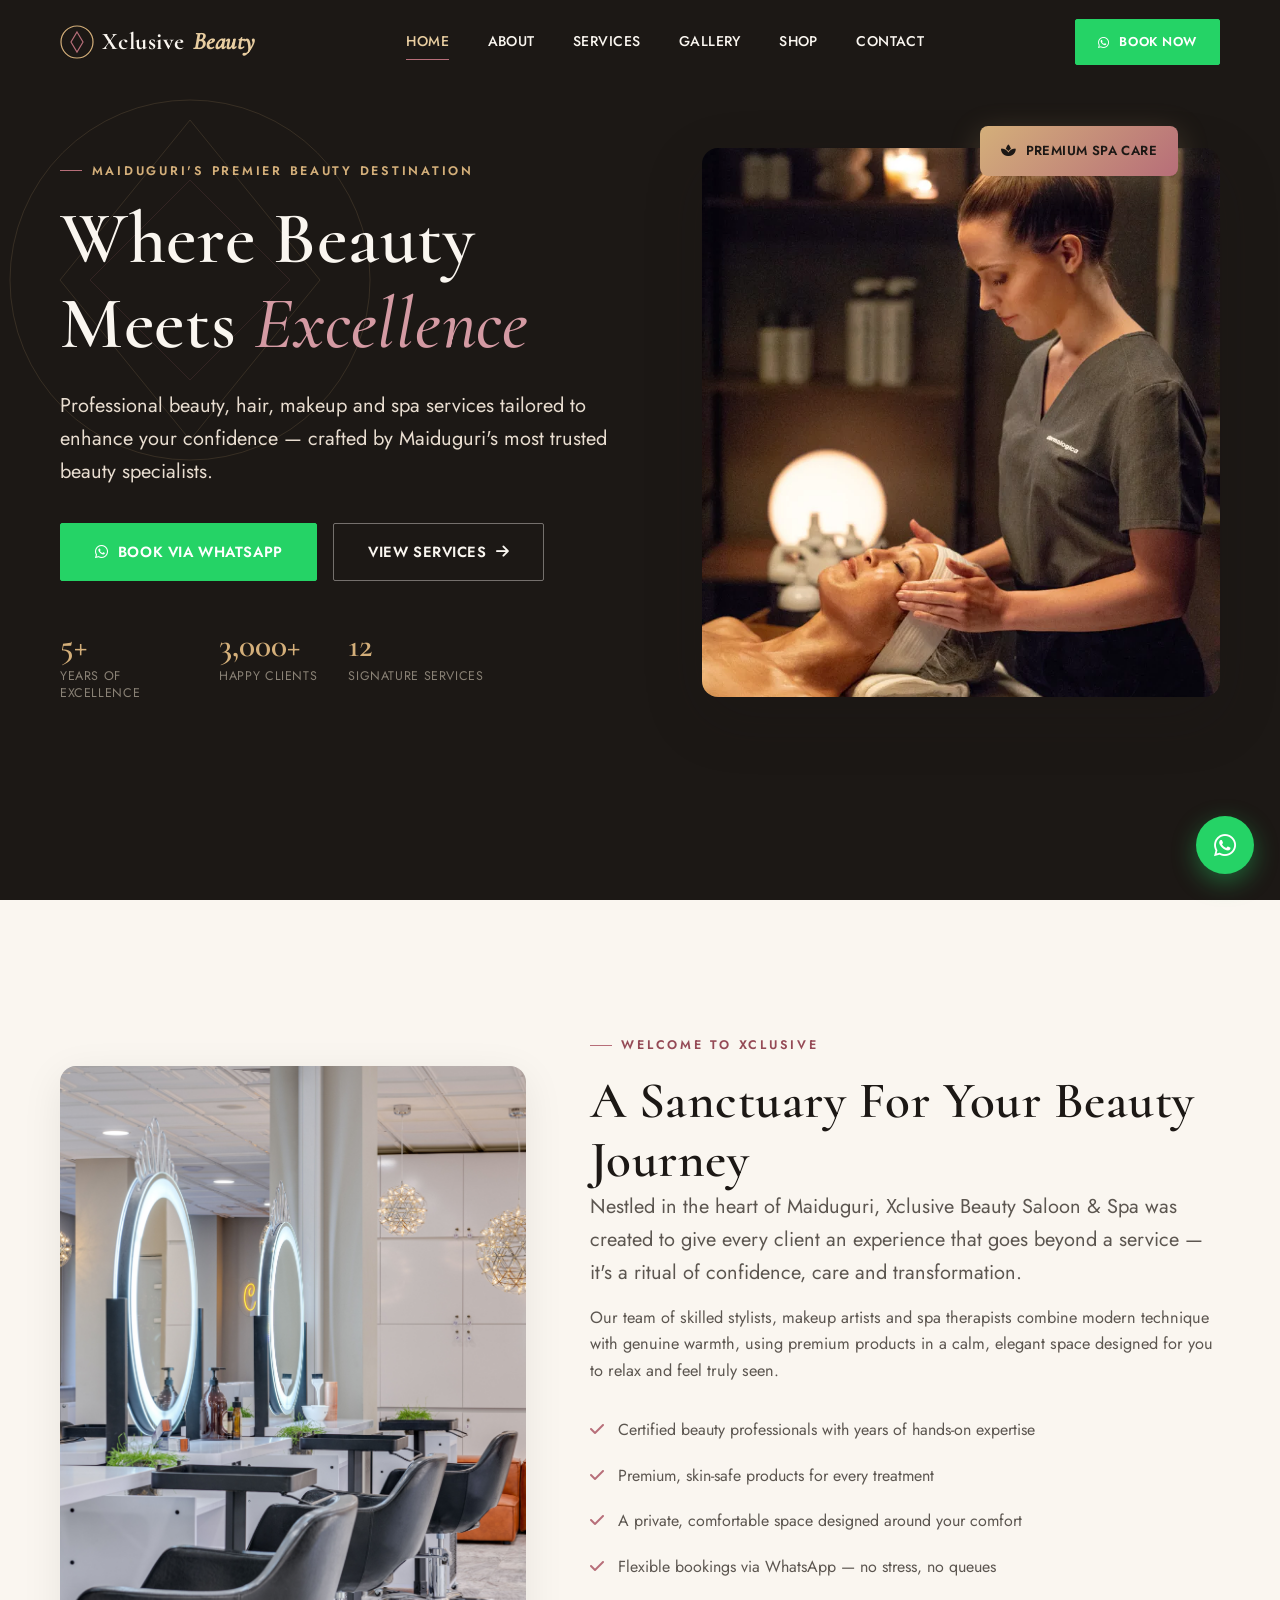
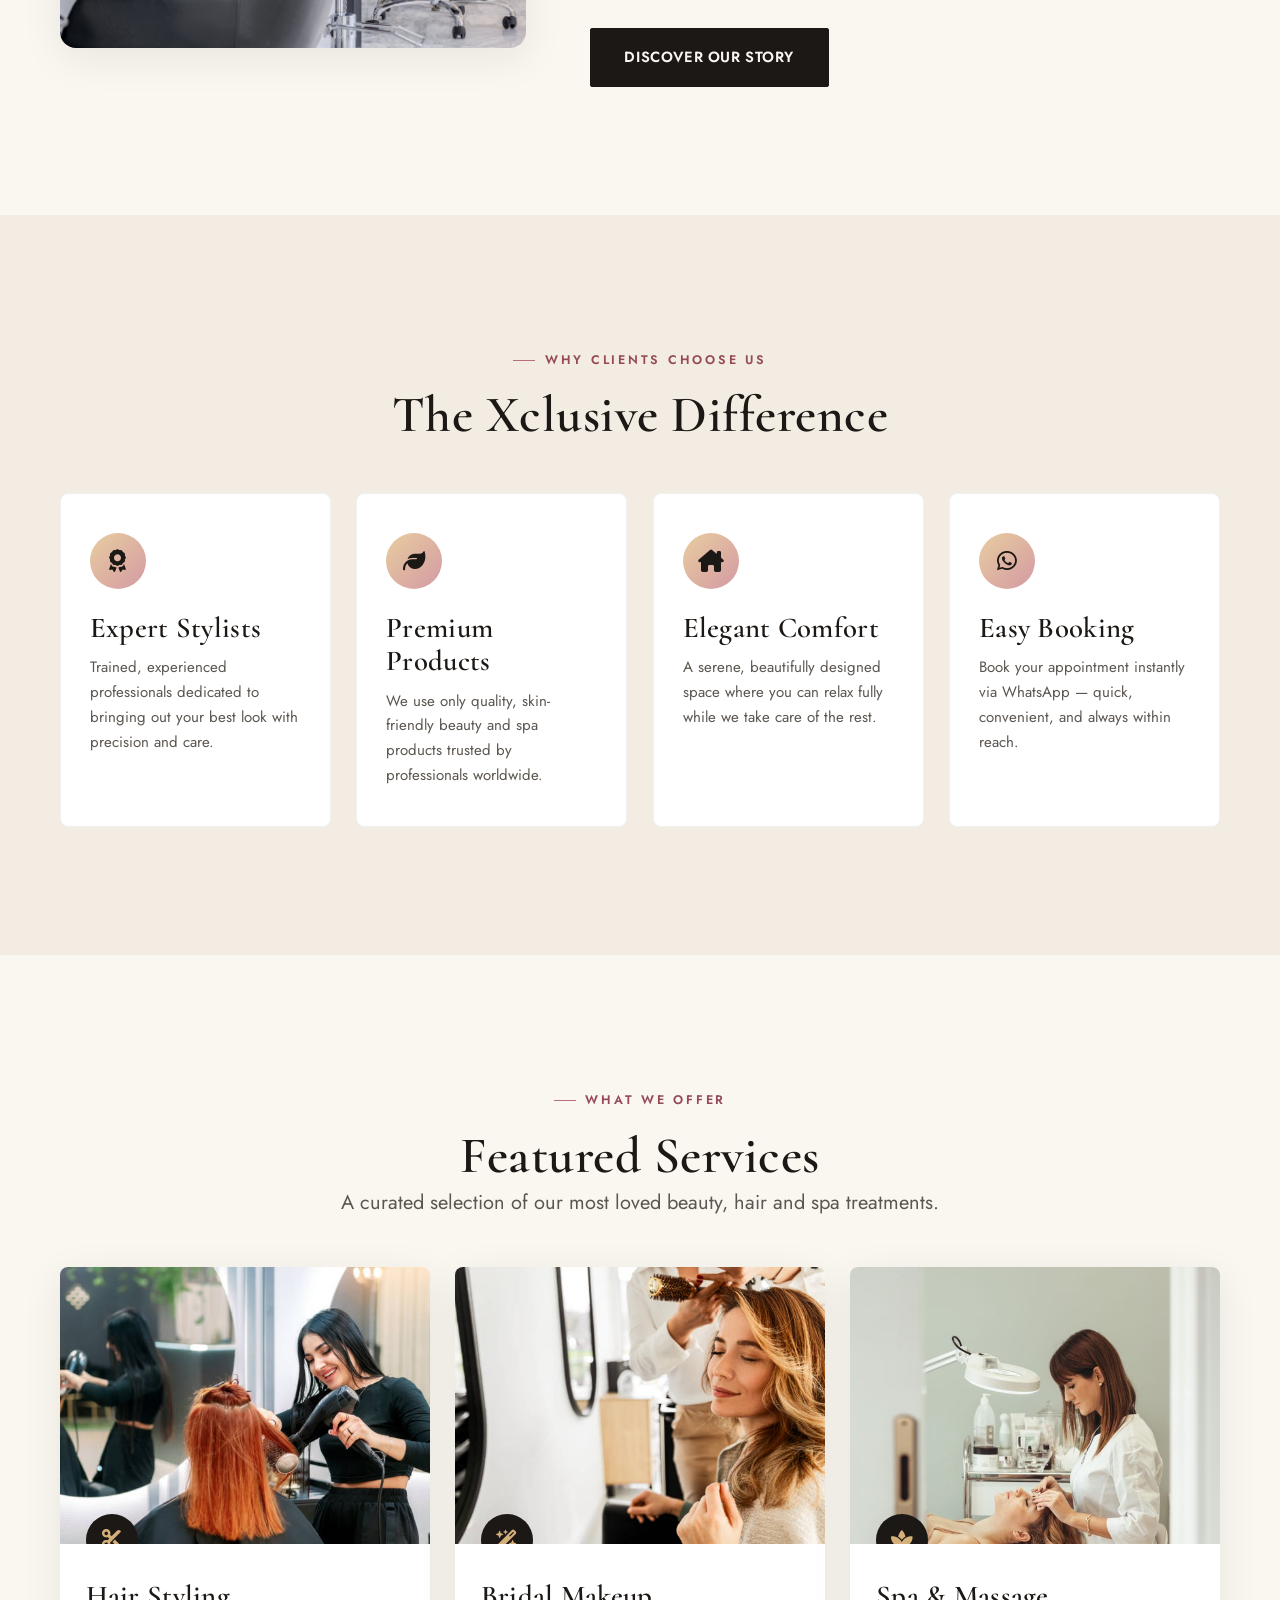
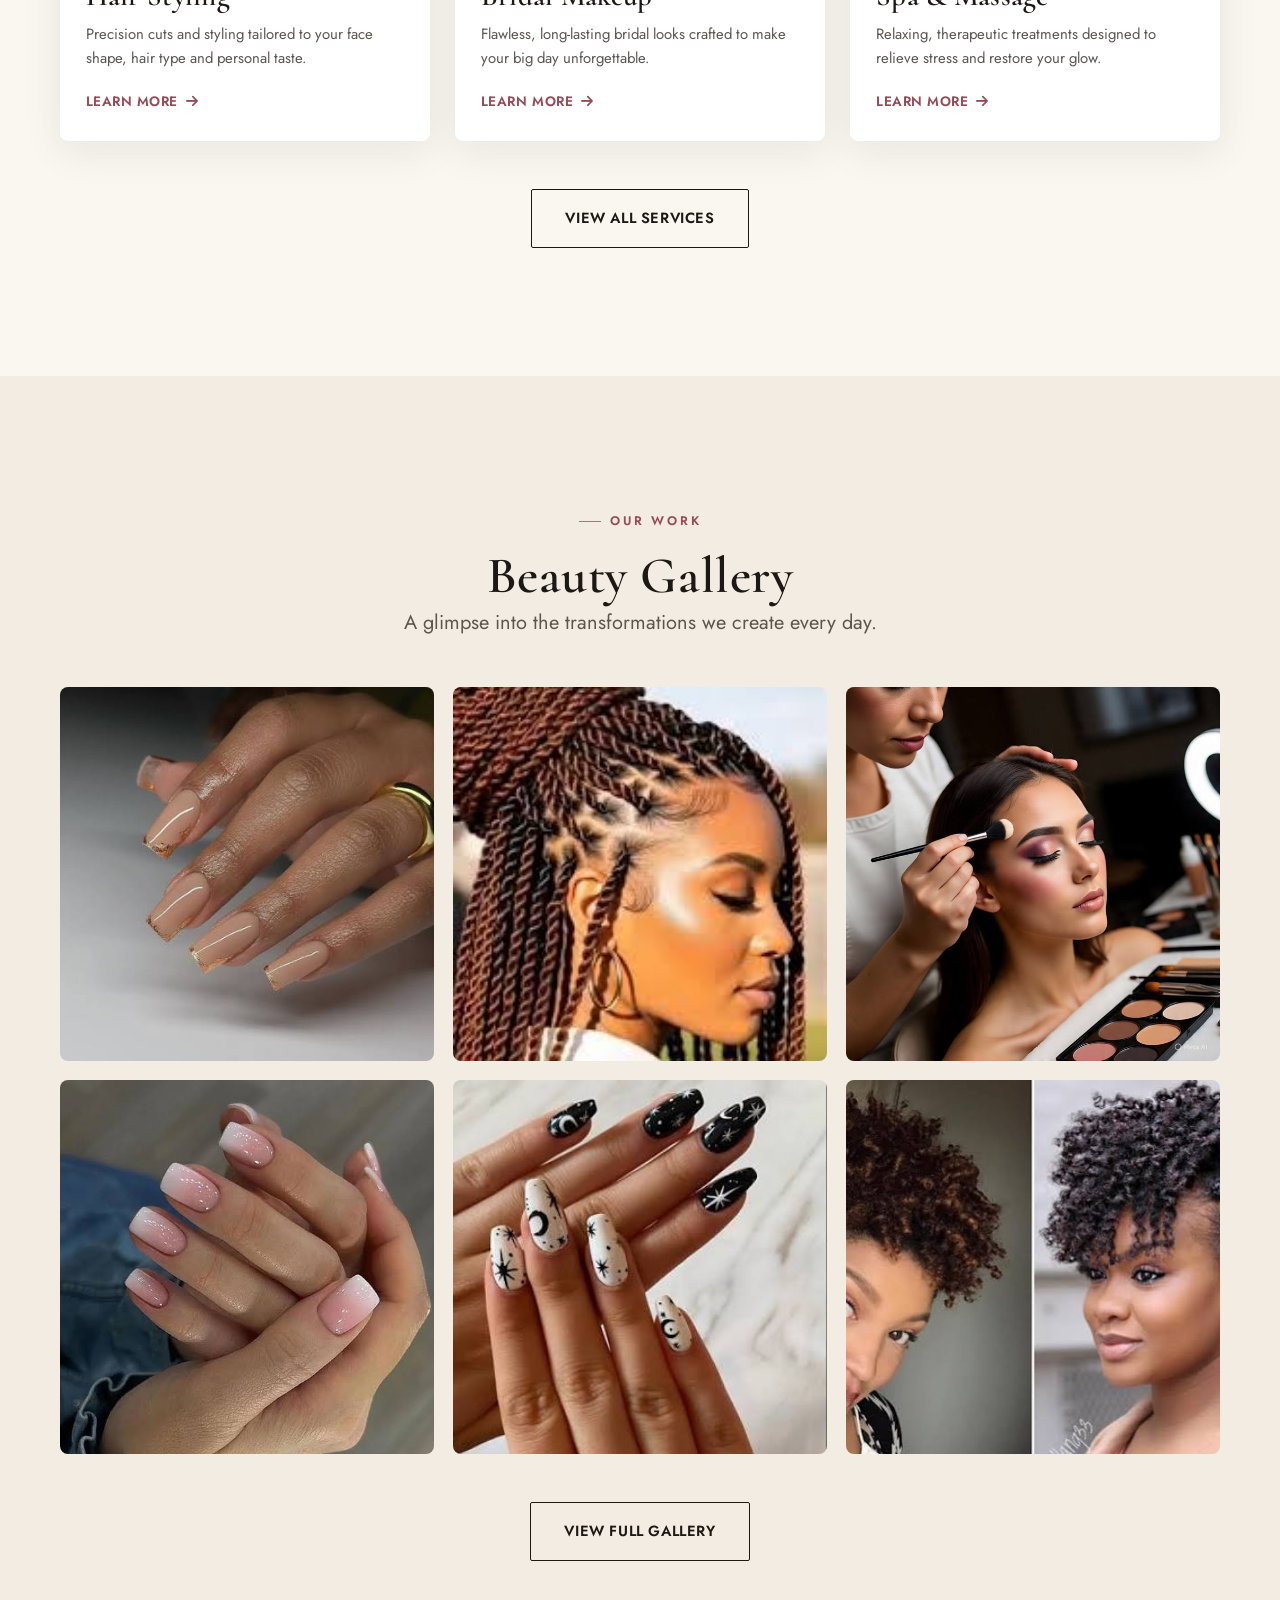
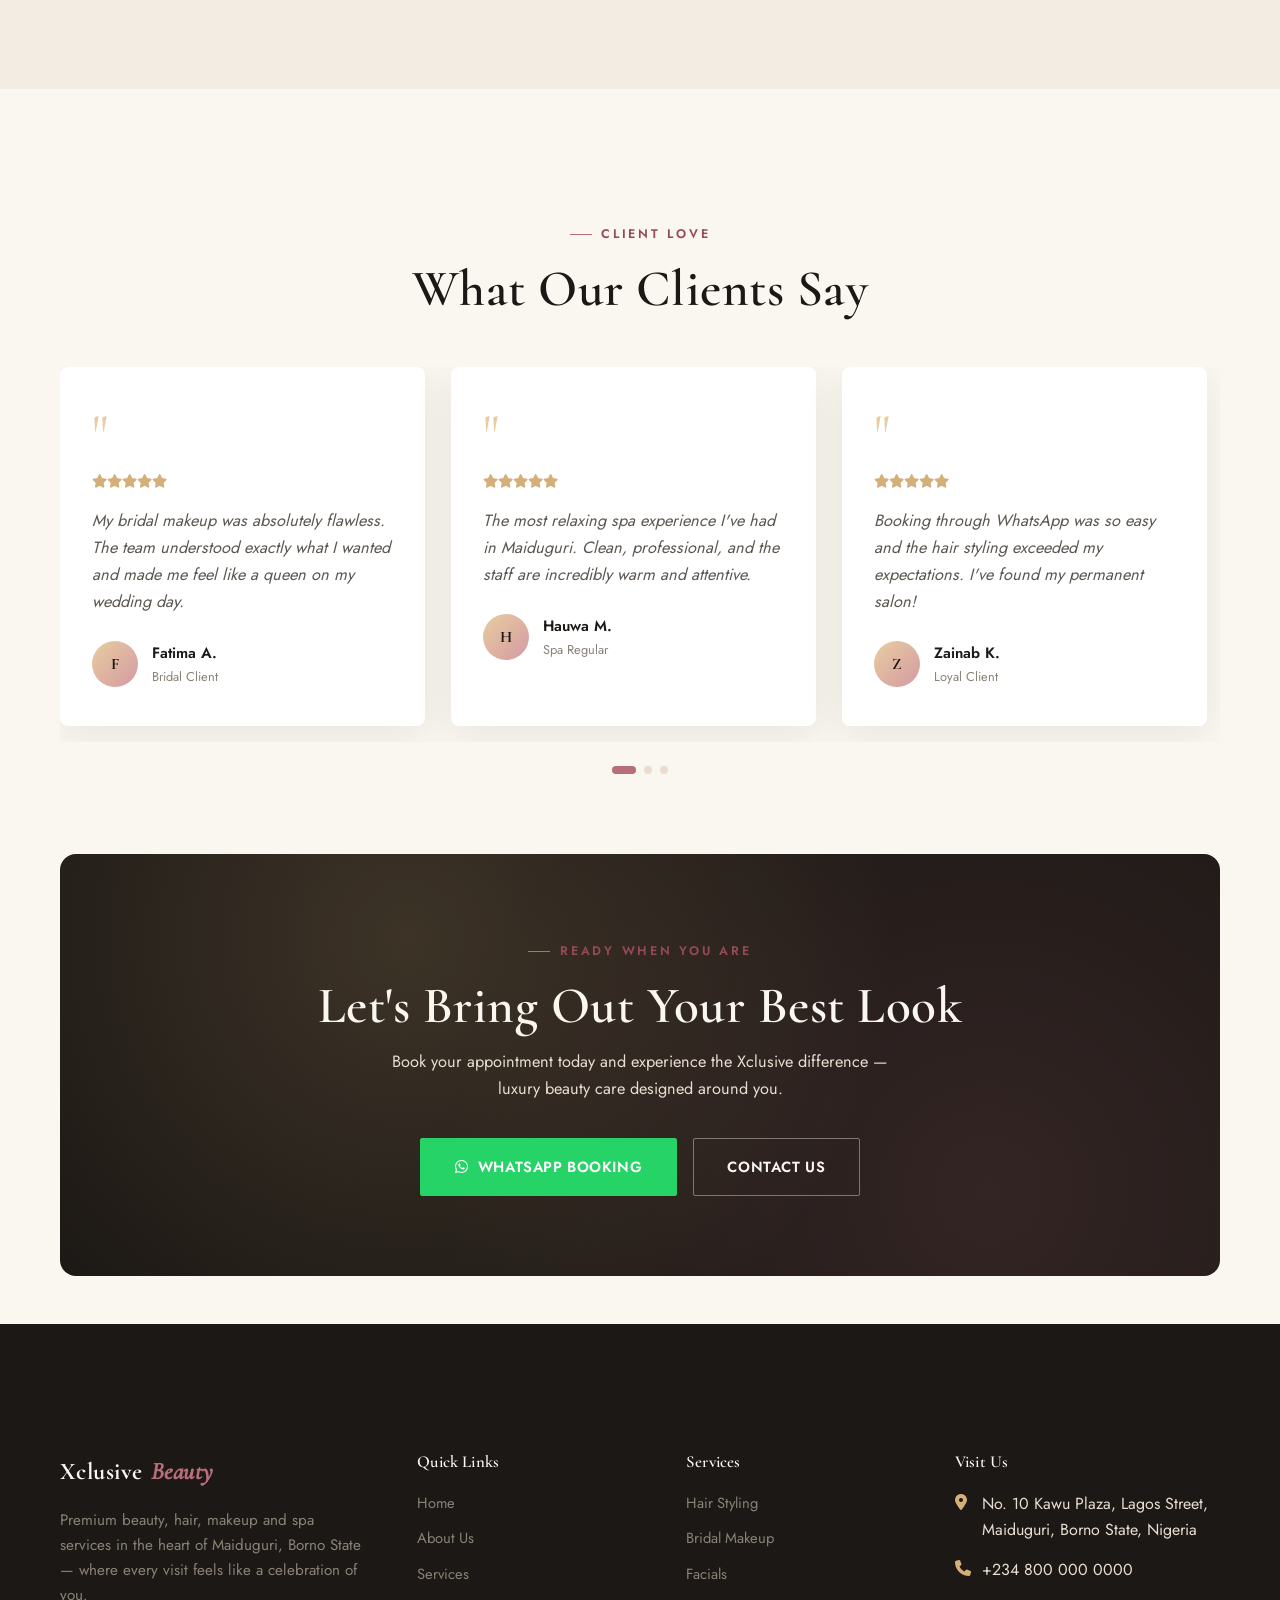
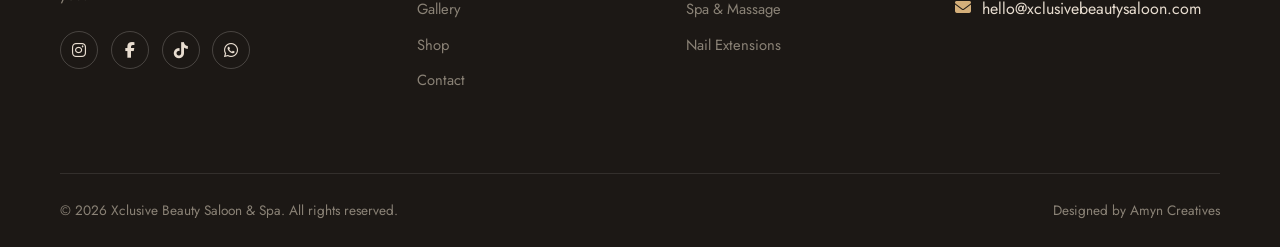
==== commit c3420e97: "Add files via upload" ====
--- a/index.html
+++ b/index.html
@@ -86,7 +86,7 @@
     <a href="contact.html">Contact</a>
     <div class="mobile-cta">
       <a href="#" class="btn btn-whatsapp btn-block" data-wa-book="">
-        <i class="fa-brands fa-whatsapp"></i> Book Via WhatsApp
+        <i class="fa-brands fa-whatsapp"></i> WhatsApp
       </a>
     </div>
   </nav>
@@ -138,19 +138,19 @@
             </div>
             <div class="hero-frame main">
               <div style="width:100%;height:100%;background:linear-gradient(150deg,#2A241F,#1C1815);display:flex;align-items:center;justify-content:center;">
-                <i class="fa-solid fa-wand-magic-sparkles" style="font-size:3rem;color:#D4AF7A;opacity:0.55;"></i>
-              </div>
-            </div>
-            <div class="hero-frame float">
+                <img src="./assets/images/spa care.webp">
+              </div>
+            </div>
+            <!-- <div class="hero-frame float">
               <div style="width:100%;height:100%;background:linear-gradient(150deg,#B76E79,#6B2737);display:flex;align-items:center;justify-content:center;">
                 <i class="fa-solid fa-spa" style="font-size:2rem;color:#FAF6F0;opacity:0.7;"></i>
               </div>
-            </div>
-          </div>
-        </div>
-      </div>
-
-      <div class="scroll-cue"><span>Scroll</span><div class="line"></div></div>
+            </div> -->
+          </div>
+        </div>
+      </div>
+
+      <!-- <div class="scroll-cue"><span>Scroll</span><div class="line"></div></div> -->
     </section>
 
     <!-- ===================== WELCOME ===================== -->
@@ -158,12 +158,12 @@
       <div class="container welcome-section">
         <div class="welcome-visual reveal">
           <div style="width:100%;height:100%;background:linear-gradient(160deg,#E8CDA0,#D49AA3);display:flex;align-items:center;justify-content:center;">
-            <i class="fa-solid fa-crown" style="font-size:3rem;color:#1C1815;opacity:0.3;"></i>
-          </div>
-          <svg class="ornament-corner" viewBox="0 0 90 90" fill="none">
+            <img src="./assets/images/welcome.jpg">
+          </div>
+          <!-- <svg class="ornament-corner" viewBox="0 0 90 90" fill="none">
             <rect x="5" y="5" width="80" height="80" stroke="#D4AF7A" stroke-width="1.4" fill="#FAF6F0"/>
             <path d="M45 20 L70 45 L45 70 L20 45 Z" stroke="#B76E79" stroke-width="1.2"/>
-          </svg>
+          </svg> -->
         </div>
 
         <div class="welcome-content reveal reveal-delay-1">
@@ -229,7 +229,7 @@
         <div class="service-grid">
           <article class="service-card reveal">
             <div class="service-media">
-              <div style="width:100%;height:100%;background:linear-gradient(160deg,#E8DDD0,#B76E79);"></div>
+              <img src="./assets/images/hair style.jpg">
               <div class="service-icon-badge"><i class="fa-solid fa-scissors"></i></div>
             </div>
             <div class="service-body">
@@ -241,7 +241,7 @@
 
           <article class="service-card reveal reveal-delay-1">
             <div class="service-media">
-              <div style="width:100%;height:100%;background:linear-gradient(160deg,#D4AF7A,#6B2737);"></div>
+              <img src="./assets/images/bridal makeup.jpg">
               <div class="service-icon-badge"><i class="fa-solid fa-wand-magic-sparkles"></i></div>
             </div>
             <div class="service-body">
@@ -253,7 +253,7 @@
 
           <article class="service-card reveal reveal-delay-2">
             <div class="service-media">
-              <div style="width:100%;height:100%;background:linear-gradient(160deg,#E8CDA0,#1C1815);"></div>
+              <img src="./assets/images/spa and massage.jpg">
               <div class="service-icon-badge"><i class="fa-solid fa-spa"></i></div>
             </div>
             <div class="service-body">
@@ -281,27 +281,27 @@
 
         <div class="gallery-grid reveal">
           <div class="gallery-item">
-            <div style="width:100%;height:100%;background:linear-gradient(160deg,#D49AA3,#1C1815);"></div>
+            <img src="./assets/images/nail2.jpg">
             <div class="gallery-overlay"><span class="cat">Hairstyles</span><span class="ttl">Soft Curls</span></div>
           </div>
           <div class="gallery-item">
-            <div style="width:100%;height:100%;background:linear-gradient(160deg,#E8CDA0,#B76E79);"></div>
+            <img src="./assets/images/hair1.jpg">
             <div class="gallery-overlay"><span class="cat">Makeup</span><span class="ttl">Glam Glow</span></div>
           </div>
           <div class="gallery-item">
-            <div style="width:100%;height:100%;background:linear-gradient(160deg,#6B2737,#D4AF7A);"></div>
+            <img src="./assets/images/make up.jpg">
             <div class="gallery-overlay"><span class="cat">Bridal</span><span class="ttl">Bridal Elegance</span></div>
           </div>
           <div class="gallery-item">
-            <div style="width:100%;height:100%;background:linear-gradient(160deg,#1C1815,#D49AA3);"></div>
+            <img src="./assets/images/fly.jpg">
             <div class="gallery-overlay"><span class="cat">Nails</span><span class="ttl">Rose Tips</span></div>
           </div>
           <div class="gallery-item">
-            <div style="width:100%;height:100%;background:linear-gradient(160deg,#B76E79,#E8CDA0);"></div>
+            <img src="./assets/images/white nails.jpg">
             <div class="gallery-overlay"><span class="cat">Spa</span><span class="ttl">Calm Ritual</span></div>
           </div>
           <div class="gallery-item">
-            <div style="width:100%;height:100%;background:linear-gradient(160deg,#D4AF7A,#1C1815);"></div>
+            <img src="./assets/images/hair work.jpg">
             <div class="gallery-overlay"><span class="cat">Hairstyles</span><span class="ttl">Sleek Waves</span></div>
           </div>
         </div>
@@ -374,7 +374,7 @@
           <p>Book your appointment today and experience the Xclusive difference — luxury beauty care designed around you.</p>
           <div class="cta-actions">
             <a href="#" class="btn btn-whatsapp" data-wa-book="">
-              <i class="fa-brands fa-whatsapp"></i> Book Via WhatsApp
+              <i class="fa-brands fa-whatsapp"></i>WhatsApp Booking 
             </a>
             <a href="contact.html" class="btn btn-outline on-dark">Contact Us</a>
           </div>
@@ -440,7 +440,7 @@
 
       <div class="footer-bottom">
         <span>&copy; <span data-year></span> Xclusive Beauty Saloon & Spa. All rights reserved.</span>
-        <span>Designed by Amyn Pixels</span>
+        <span>Designed by Amyn Creatives</span>
       </div>
     </div>
   </footer>
--- a/assets/css/style.css
+++ b/assets/css/style.css
@@ -610,6 +610,8 @@
   border-bottom: 1px solid rgba(250,246,240,0.1);
 }
 
+.footer-grid > * { min-width: 0; }
+
 @media (min-width: 768px) {
   .footer-grid { grid-template-columns: 1.4fr 1fr 1fr 1.2fr; }
 }
@@ -638,7 +640,9 @@
   align-items: flex-start;
 }
 
-.footer-col .contact-item i { color: var(--soft-gold); margin-top: 3px; width: 16px; }
+.footer-col .contact-item span { min-width: 0; overflow-wrap: anywhere; }
+
+.footer-col .contact-item i { color: var(--soft-gold); margin-top: 3px; width: 16px; flex-shrink: 0; }
 
 .social-row { display: flex; gap: 0.8rem; margin-top: 1.4rem; }
 
@@ -783,7 +787,7 @@
 
 .hero-stats {
   display: flex;
-  gap: 1.8rem 2.2rem;
+  gap: 1.2rem 1.2rem;
   margin-top: 3rem;
   flex-wrap: wrap;
 }
@@ -812,6 +816,7 @@
 }
 
 .hero-visual {
+  display: flex;
   position: relative;
   height: 420px;
 }
@@ -826,8 +831,8 @@
 }
 
 .hero-frame.main {
-  width: 78%;
-  height: 88%;
+  width: 98%;
+  height: 98%;
   top: 0;
   right: 0;
 }
@@ -1540,6 +1545,8 @@
   gap: 2.5rem;
 }
 
+.contact-grid > * { min-width: 0; }
+
 @media (min-width: 960px) { .contact-grid { grid-template-columns: 0.9fr 1.1fr; gap: 3.5rem; } }
 
 .contact-info-card {
@@ -1570,8 +1577,10 @@
   flex-shrink: 0;
 }
 
+.contact-info-row > div { min-width: 0; }
+
 .contact-info-row .label-sm { font-size: 0.78rem; text-transform: uppercase; letter-spacing: 0.05em; color: var(--ink-faint); margin-bottom: 0.2rem; }
-.contact-info-row .value { font-size: 0.98rem; color: var(--cream); }
+.contact-info-row .value { font-size: 0.98rem; color: var(--cream); overflow-wrap: anywhere; }
 
 .contact-hours { margin-top: 1.8rem; }
 .contact-hours .hours-row {
